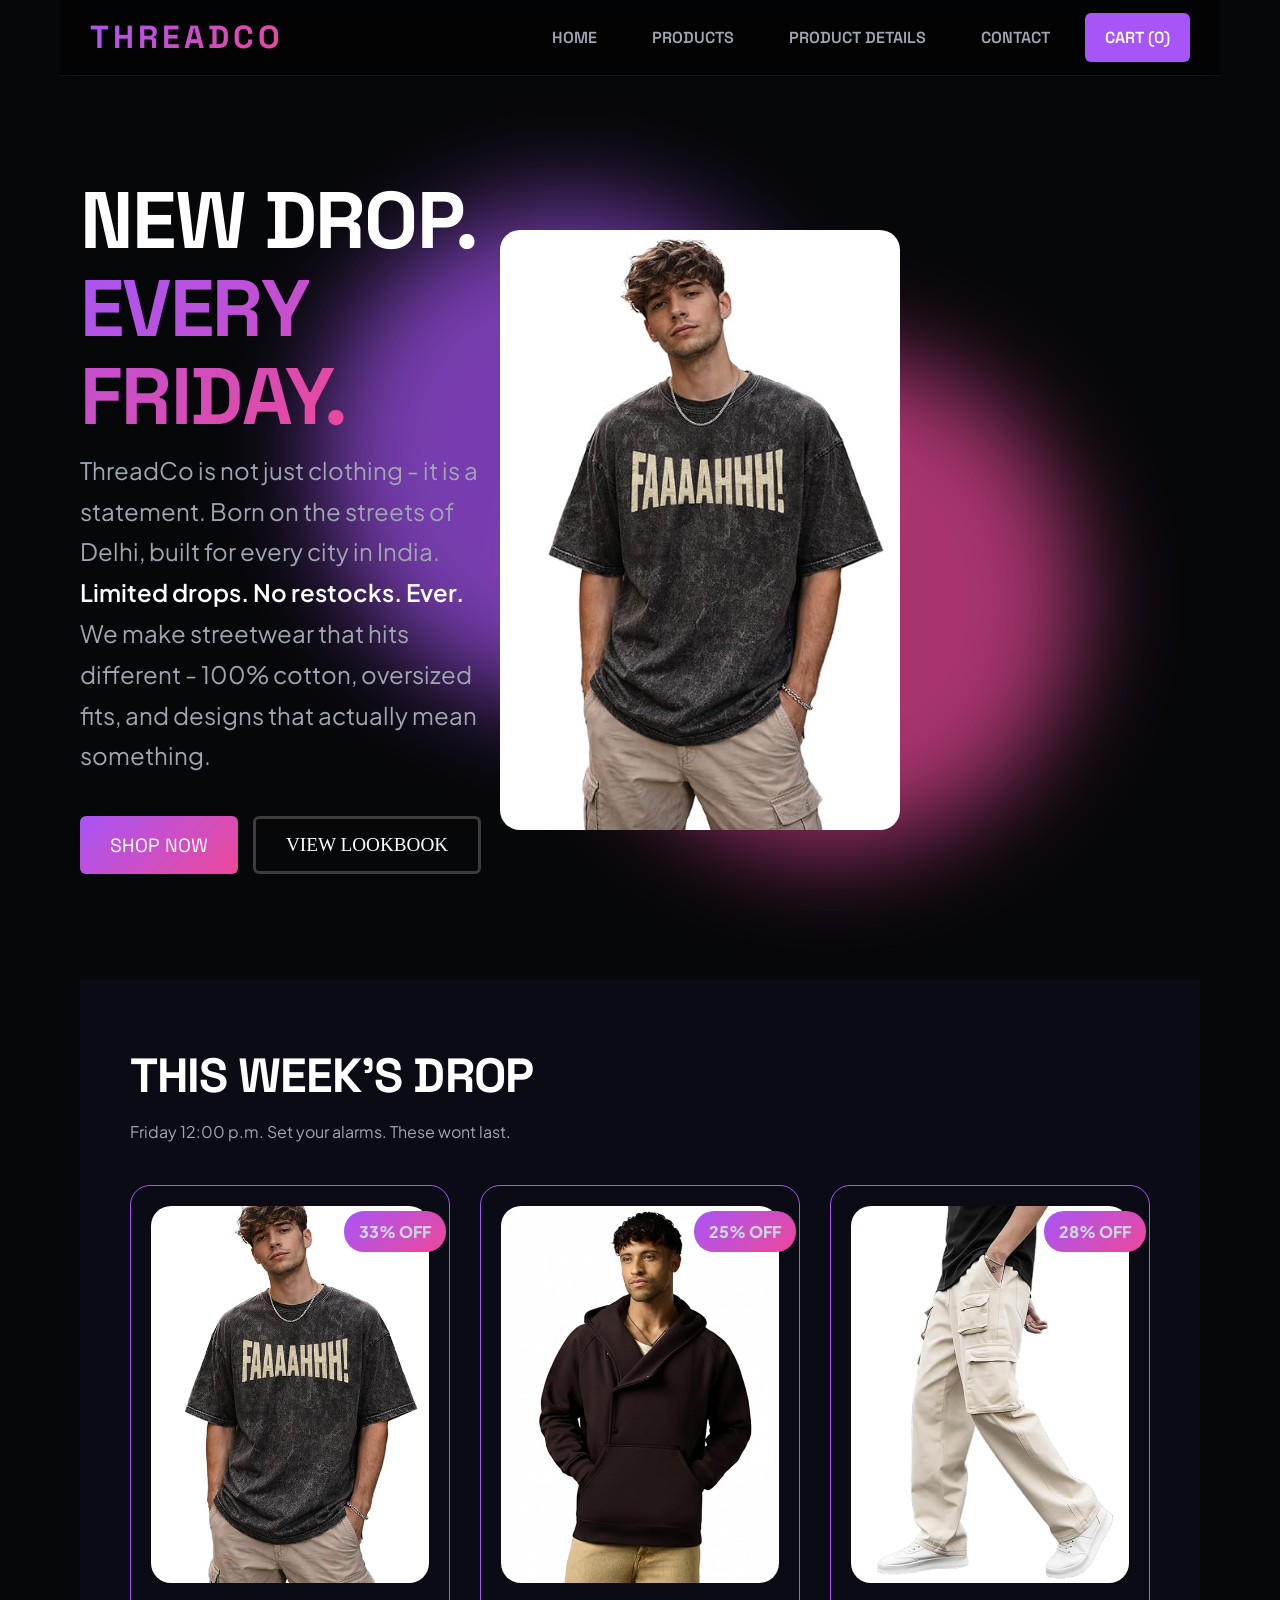
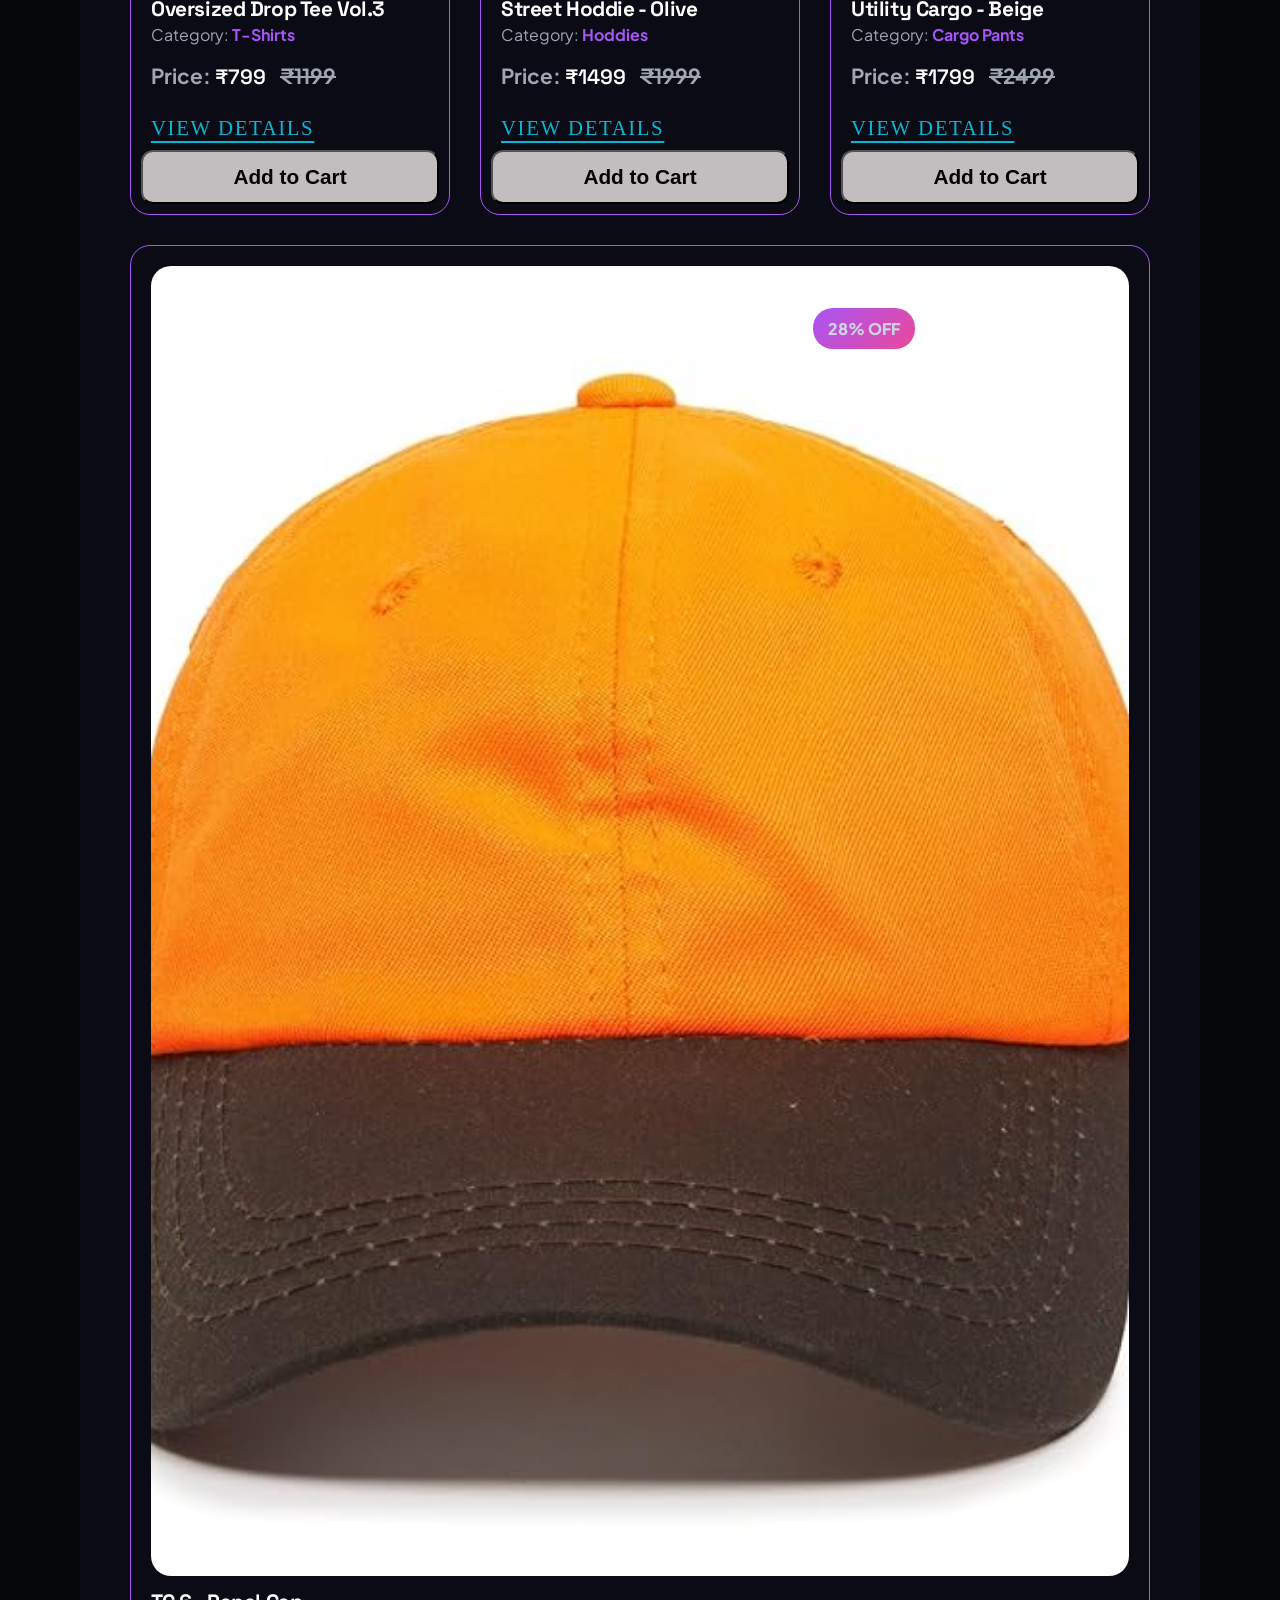
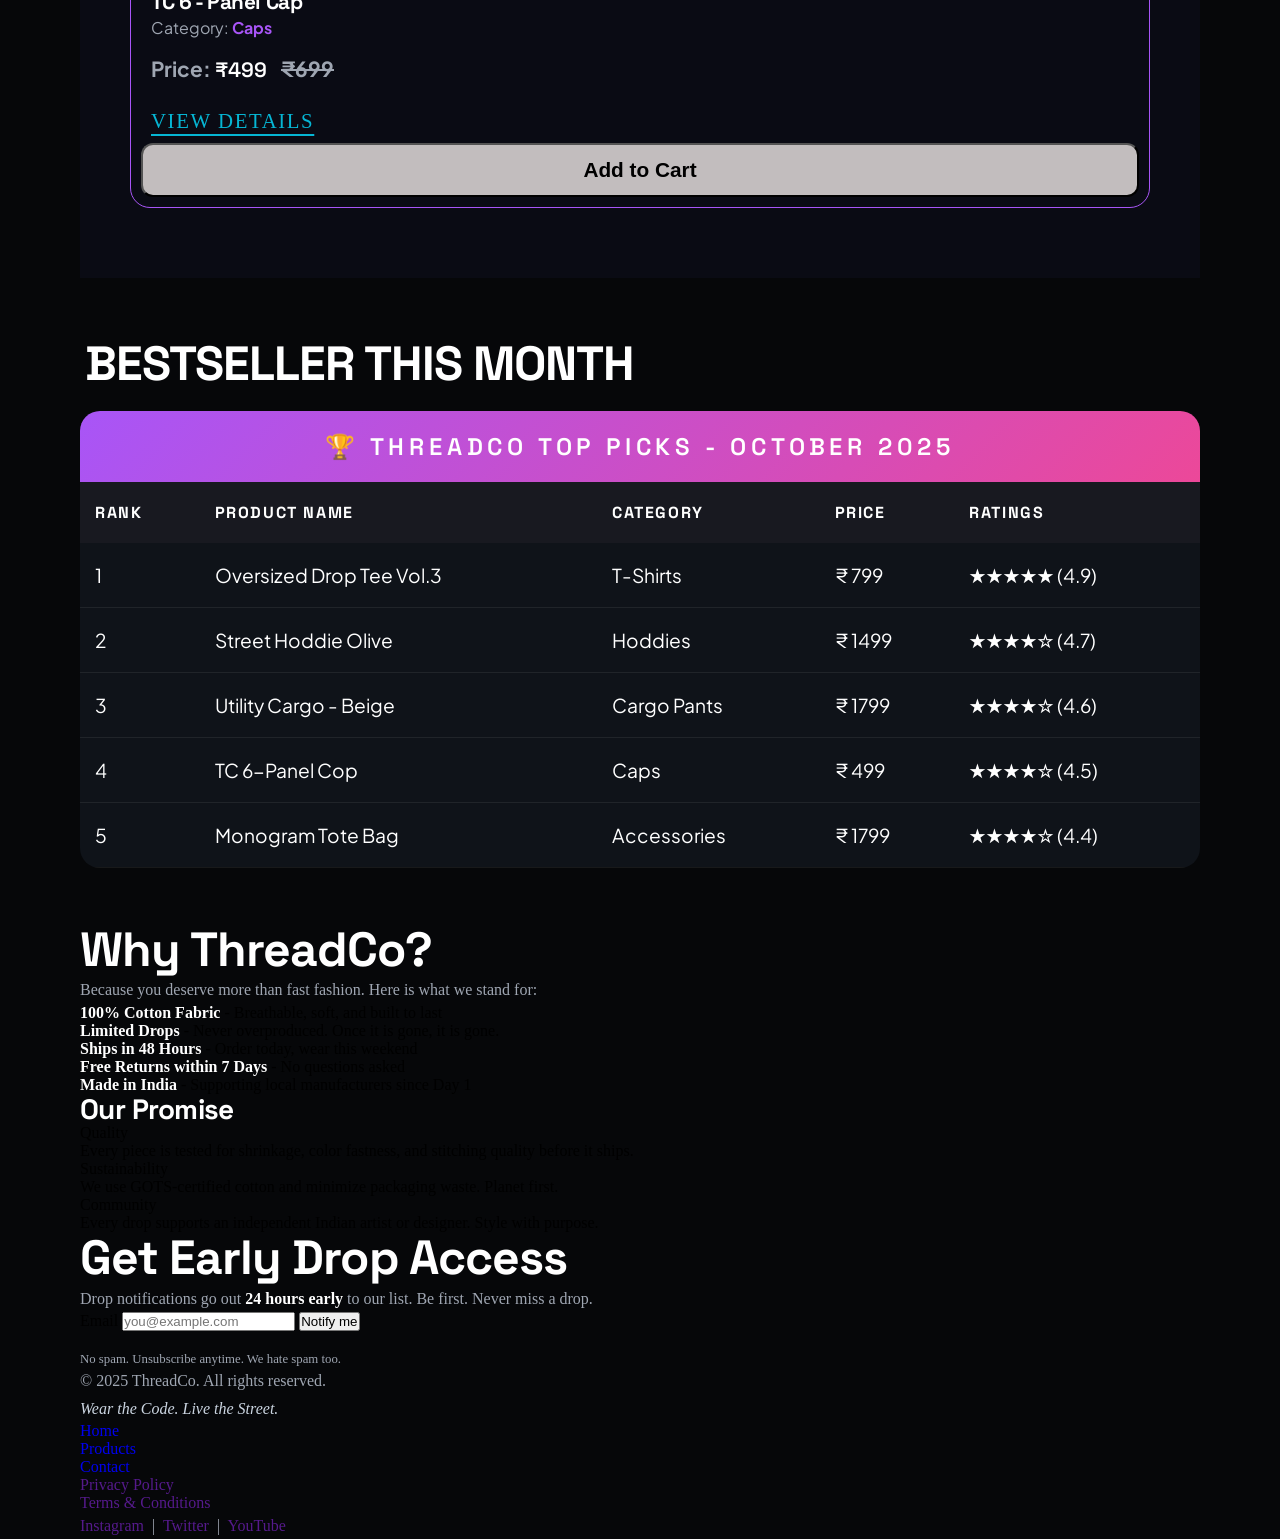
==== index.html @ 6817d3e4 "Homepage Almost Done" ====
<!DOCTYPE html>
<html lang="en">

<head>
    <meta charset="UTF-8">
    <meta name="viewport" content="width=device-width, initial-scale=1.0">
    <title>ThreadCo - Wear the Code. Live the Street</title>
    <link rel="stylesheet" href="style.css">
</head>

<body>
    <header>
        <h1>ThreadCo</h1>
        <!-- <p><em>Wear the Code. Live the Street</em></p> -->
        <nav>
            <ul>
                <li><a href="index.html">Home</a></li>
                <li><a href="product.html">Products</a></li>
                <li><a href="productDetails.html">Product Details</a></li>
                <li><a href="Contact.html">Contact</a></li>
                <li><a href="" id="cart">Cart (0)</a></li>
            </ul>
        </nav>
    </header>

    <main>
        <article>
            <section id="hero">
                <div class="left-hero">
                    <h2>New Drop. <br> <span id="design">Every Friday.</span></h2>
                    <p>ThreadCo is not just clothing - it is a statement. Born on the streets of Delhi, built for every
                        city
                        in India. <strong>Limited drops. No restocks. Ever.</strong><br> We make streetwear that hits
                        different
                        - 100% cotton, oversized fits, and designs that actually mean something.</p>

                    <p>
                    <div id="cta">
                        <a href="" id="adesign">Shop Now</a><a href="" id="adesign2">View Lookbook</a>
                    </div>
                    </p>

                </div>
                <div class="right-hero">
                    <div class="glow orb1"></div>
                    <div class="glow orb2"></div>
                    <img src="product 1.jpg" alt="">
                </div>
            </section>
        </article>

        <section id="week-drop">

            <h2>This Week's Drop</h2>
            <p>Friday 12:00 p.m. Set your alarms. These wont last.</p>

            <div class="cards">
                <article>
                    <!-- Product 1 -->
                    <figure>
                        <img src="product 1.jpg" alt="" width="300px" height="500px">
                        <figcaption>Oversized Drop Tee Vol.3</figcaption>
                    </figure>
                    
                    <h3>Oversized Drop Tee Vol.3</h3>
                    
                    <p>Category: <span>T-Shirts</span></p>
                    <p>Price: <strong>&#8377;799</strong> <s>&#8377;1199</s></p>
                    <p><mark>33% OFF</mark></p>
                    
                    <a href="">View Details</a>
                    <button type="submit">Add to Cart</button>
                </article>

                <article>
                    <!-- Product 2 -->
                    <figure>
                        <img src="product 2.jpg" alt="" width="300px" height="500px">
                        <figcaption>Street Hoddie - Olive</figcaption>
                    </figure>
                    
                    <h3>Street Hoddie - Olive</h3>
                    
                    <p>Category: <span>Hoddies</span></p>
                    <p>Price: <strong>&#8377;1499</strong> <s>&#8377;1999</s></p>
                    <p><mark>25% OFF</mark></p>
                    
                    <a href="">View Details</a>
                    <button type="submit">Add to Cart</button>
                </article>

                <article>
                    <!-- Product 3 -->
                    <figure>
                        <img src="product 3.jpg" alt="" width="300px" height="500px">
                        <figcaption>Utility Cargo - Beige</figcaption>
                    </figure>
                    
                    <h3>Utility Cargo - Beige</h3>
                    
                    <p>Category: <span>Cargo Pants</span></p>
                    <p>Price: <strong>&#8377;1799</strong> <s>&#8377;2499</s></p>
                    <p><mark>28% OFF</mark></p>
                    
                    <a href="">View Details</a>
                    <button type="submit">Add to Cart</button>
                </article>

                <article>
                    <!-- Product 5 -->
                    <figure>
                        <img src="product 4.jpg" alt="" width="400px" height="500px">
                        <figcaption>TC 6 - Panel Cap</figcaption>
                    </figure>
                    
                    <h3>TC 6 - Panel Cap</h3>
                    
                    <p>Category: <span>Caps</span></p>
                    <p>Price: <strong>&#8377;499</strong> <s>&#8377;699</s></p>
                    <p><mark>28% OFF</mark></p>
                    
                    <a href="">View Details</a>
                    <button type="submit">Add to Cart</button>
                </article>
            </div>
        </section>

        <section id="best-seller">
            <h2>Bestseller This Month</h2>
            <table>
                <tr>
                    <th colspan="5" style="text-align: center;"><strong>🏆 ThreadCo Top Picks - October 2025</strong></th>
                </tr>

                <tr>
                    <th>Rank</th>
                    <th>Product Name</th>
                    <th>Category</th>
                    <th>Price</th>
                    <th>Ratings</th>
                </tr>

                <tr>
                    <td>1</td>
                    <td>Oversized Drop Tee Vol.3</td>
                    <td>T-Shirts</td>
                    <td>&#8377 799</td>
                    <td>&#9733;&#9733;&#9733;&#9733;&#9733; (4.9)</td>
                </tr>

                <tr>
                    <td>2</td>
                    <td>Street Hoddie Olive</td>
                    <td>Hoddies</td>
                    <td>&#8377 1499</td>
                    <td>&#9733;&#9733;&#9733;&#9733;&#9734; (4.7)</td>
                </tr>

                <tr>
                    <td>3</td>
                    <td>Utility Cargo - Beige</td>
                    <td>Cargo Pants</td>
                    <td>&#8377 1799</td>
                    <td>&#9733;&#9733;&#9733;&#9733;&#9734; (4.6)</td>
                </tr>

                <tr>
                    <td>4</td>
                    <td> TC 6-Panel Cop</td>
                    <td>Caps</td>
                    <td>&#8377 499</td>
                    <td>&#9733;&#9733;&#9733;&#9733;&#9734; (4.5)</td>
                </tr>

                <tr>
                    <td>5</td>
                    <td>Monogram Tote Bag</td>
                    <td>Accessories</td>
                    <td>&#8377 1799</td>
                    <td>&#9733;&#9733;&#9733;&#9733;&#9734; (4.4)</td>
                </tr>
            </table>
        </section>

        <section>
            <article>
                <h2>Why ThreadCo?</h2>
                <p>Because you deserve more than fast fashion. Here is what we stand for:</p>
                <ul>
                    <li><strong>100% Cotton Fabric</strong> - Breathable, soft, and built to last</li>
                    <li><strong>Limited Drops</strong> - Never overproduced. Once it is gone, it is gone.</li>
                    <li><strong>Ships in 48 Hours</strong> - Order today, wear this weekend</li>
                    <li><strong>Free Returns within 7 Days</strong> - No questions asked</li>
                    <li><strong>Made in India</strong> - Supporting local manufacturers since Day 1</li>
                </ul>
                <h3>Our Promise</h3>
                <dl>
                    <dt>Quality</dt>
                    <dd>Every piece is tested for shrinkage, color fastness, and stitching quality before it ships.</dd>

                    <dt>Sustainability</dt>
                    <dd>We use GOTS-certified cotton and minimize packaging waste. Planet first.</dd>

                    <dt>Community</dt>
                    <dd>Every drop supports an independent Indian artist or designer. Style with purpose.</dd>
                </dl>
            </article>
        </section>

        <section>
            <h2>Get Early Drop Access</h2>
            <p>Drop notifications go out <strong>24 hours early</strong> to our list. Be first. Never miss a drop.</p>

            <label for="email">Email</label>
            <input type="email" id="email" placeholder="you@example.com">
            <button type="submit">Notify me</button>
            <br><br>
            <small>No spam. Unsubscribe anytime. We hate spam too.</small>

        </section>
    </main>

    <footer>
        <p>&copy; 2025 ThreadCo. All rights reserved.</p>
        <p><em>Wear the Code. Live the Street.</em></p>
        <nav>
            <ul>
                <li><a href="index.html">Home</a></li>
                <li><a href="product.html">Products</a></li>
                <li><a href="Contact.html">Contact</a></li>
                <li><a href="">Privacy Policy</a></li>
                <li><a href="">Terms & Conditions</a></li>
            </ul>

        </nav>

        <p><a href="">Instagram</a>&nbsp; |&nbsp; <a href="">Twitter</a>&nbsp; |&nbsp; <a href="">YouTube</a></p>

    </footer>
</body>

</html>
---- style.css ----
@import url('https://fonts.googleapis.com/css2?family=Plus+Jakarta+Sans:wght@300;400;500;600;700;800&family=Space+Grotesk:wght@400;500;600;700;800&display=swap');

* {
    padding: 0;
    margin: 0;
    box-sizing: border-box;

}

:root {
    /* Brand Theme Colors */
    --color-primary: #a855f7;
    --color-primary-glow: rgba(168, 85, 247, 0.25);
    --color-secondary: #ec4899;
    --color-secondary-glow: rgba(236, 72, 153, 0.25);
    --color-accent: #06b6d4;


    /* Base & Layout Backgrounds */
    --color-bg-base: #060709;
    --color-bg-section: #0c0d14;
    --color-bg-footer: #161922;
    --color-surface: #11131a;
    --color-surface-muted: #1e212f;


    /* Borders */
    --color-border: rgba(255, 255, 255, 0.07);


    /* Typography Text Colors */
    --white: #ffffff;
    --color-text-body: #cbd5e1;
    --color-text-muted: #9fa6b2;
    --font-display: 'Space Grotesk', sans-serif;
    --font-body: 'Plus Jakarta Sans', sans-serif;
    --radius-sm: 6px;
    --radius-md: 12px;
    --radius-lg: 20px;
    --shadow-sm: 0 4px 12px rgba(0, 0, 0, 0.5);
    --shadow-md: 0 12px 36px rgba(0, 0, 0, 0.7);
    --shadow-lg: 0 24px 64px rgba(0, 0, 0, 0.9);
    --gradient-accent: linear-gradient(135deg, var(--color-primary) 0%, var(--color-secondary) 100%);
    --gradient-secondary: linear-gradient(135deg, var(--color-accent) 0%, #3b82f6 100%);
}

html {
    font-size: 16px;
}

h1,
h2,
h3,
h4,
h5,
h6 {
    font-family: var(--font-display);
    font-weight: 700;
    line-height: 1.1;
    letter-spacing: -0.02em;
    color: var(--white);
}


h1 {
    font-size: clamp(2.4rem, 6vw, 5rem);
}

h2 {
    font-size: clamp(1.8rem, 4vw, 3rem);
}

h3 {
    font-size: clamp(1.2rem, 2.5vw, 1.75rem);
}

h4 {
    font-size: 1.125rem;
    font-weight: 600;
}

p {
    font-size: 1rem;
    line-height: 1.7;
    color: var(--color-text-muted);
}


small {
    font-size: 0.8rem;
    color: var(--color-text-muted);
}

strong {
    color: var(--white);
    font-weight: 600;
}

em {
    color: var(--color-text-body);
}

ul {
    list-style: none;
}

a {
    text-decoration: none;
}

body {
    background-color: var(--color-bg-base);
    padding: 0 80px;
}

header {
    z-index: 1000;
    position: fixed;
    background-color: rgba(0, 0, 0, 0.5);
    display: flex;
    left: 60px;
    right: 60px;
    border-bottom: 1px solid var(--color-border);
    justify-content: space-between;
    align-items: center;
    padding: 20px 30px;
    text-transform: uppercase;
    backdrop-filter: blur(10px);

}

header nav ul {
    display: flex;
    gap: 15px;
}

header h1 {
    font-size: 2rem;
    letter-spacing: 0.25rem;
    background: var(--gradient-accent);
    background-clip: text;
    color: transparent;
}

header nav a {
    text-wrap: nowrap;
    font-family: var(--font-display);
    color: var(--color-text-muted);
    padding: 14px 20px;
    border-radius: var(--radius-sm);
    font-weight: 600;
}

header nav a:hover {
    background-color: rgba(36, 35, 35, 0.628);
    color: var(--white);
}

#cart {
    background-color: var(--color-primary);
    color: var(--white);
}

#cart:hover {
    background-color: var(--color-secondary);
    color: var(--white);
}

main {
    padding-top: 80px;

}

#hero {
    height: 100vh;
    display: flex;
    justify-content: space-between;
    align-items: center;
}

.left-hero {
    max-width: 690px;
    display: flex;
    flex-direction: column;
    gap: 10px;

}

.left-hero h2 {
    font-size: 5rem;
    text-transform: uppercase;
}

#design {
    background: var(--gradient-accent);
    background-clip: text;
    color: transparent;
}

#hero p {
    font-size: 1.5rem;
    font-family: var(--font-body);
}

#cta {
    display: flex;
    gap: 15px;
    font-size: 1.2rem;
}

#cta a {
    /* border: 2px solid wheat; */
    padding: 15px 30px;
    margin-top: 20px;
    border-radius: var(--radius-sm);
    text-transform: uppercase;
    color: var(--white);
    font-weight: 700px;
}

#adesign {
    background: var(--gradient-accent);
    color: var(--white);
    font-family: var(--font-display);
    display: flex;
    align-items: center;
}

#adesign2 {
    border: 3px solid rgba(66, 64, 64, 0.926);
}

#adesign:hover {
    background-color: var(--color-primary);
    box-shadow: 0 15px 30px var(--color-primary-glow);
    text-shadow: 0 2px 10px var(--white);
}

#adesign2:hover {
    border: 3px solid var(--white);
    background: rgba(71, 63, 63, 0.646);
}

.right-hero {
    display: flex;
    justify-content: center;
    align-items: center;
    margin-right: 300px;
    position: relative;
}

.right-hero img {
    height: 600px;
    width: 400px;
    object-fit: cover;
    border-radius: var(--radius-lg);
    position: relative;
    /* z-index: -1; */
}

.glow {
    width: 500px;
    height: 500px;
    border-radius: 50%;
    position: absolute;
    z-index: -1;
    filter: blur(50px);
    opacity: .7;
}

.orb1 {
    background-color: var(--color-primary);
    top: -25px;
    right: 20%;
}

.orb2 {
    background-color: var(--color-secondary);
    bottom: -20px;
    left: 20%;
}

#week-drop {
    background-color: #0A0B14;
    padding: 70px 50px;
}

#week-drop h2 {
    text-transform: uppercase;
    /* padding-bottom: 10px; */
}

#week-drop > p {
    margin: 15px 0;
    font-family: var(--font-body);
}

.cards{
    display: flex;
    flex-wrap: wrap;
    gap: 30px;
    margin-top: 40px;
}

.cards article{
    flex: 1 1 260px;
    display: flex;
    overflow: hidden;
    flex-direction: column;
    padding: 10px;
    border: 1px solid var(--color-primary);
    border-radius: var(--radius-lg);
}

.cards article:hover{
    border: 1px solid var(--color-primary-glow);
    box-shadow: 0 15px 30px var(--color-primary-glow);;
}

figcaption{
    display: none;
}

figure{
    overflow: hidden;
    aspect-ratio: 3/4;
    padding: 10px;
}

figure img{
    width: 100%;
    height: 100%;
    object-fit: cover;
    border-radius: var(--radius-lg);
}

article{
    position: relative;
}

.cards article h3{
    padding: 5px 10px 0;
    font-size: 1.3rem;
}

.cards article p:first-of-type{
    font-size: 1rem;
    padding: 0px 10px;
    font-family: var(--font-body);
}

.cards article p span{
    color: var(--color-primary);
    font-weight: 700;
}

.cards article p:nth-of-type(2){
    font-family: var(--font-body);
    font-size: 1.3rem;
    font-weight: 700;
    padding: 10px 10px;
}

.cards article p:nth-of-type(2) strong{
    font-family: var(--font-display);
}


.cards article p:nth-of-type(2) s{
    margin-left: 10px;
}


.cards article a{
    padding: 10px 10px;
    font-size: 1.3rem;
    color: var(--color-accent);
    text-decoration: underline;
    text-underline-offset: 6px;
    text-transform: uppercase;
    letter-spacing: 0.1rem;
}

.cards article a:hover{
    color: var(--color-secondary);
}

.cards article button{
    padding: 13px 13px 13px 13px;
    font-size: 1.3rem;
    font-weight: 770;
    border-radius: var(--radius-md);
    background: rgba(231, 225, 225, 0.831);
}

.cards article button:hover{
    background-color: var(--color-primary);
    text-shadow: 0 5px 10px var(--white);
    cursor: pointer;
    
}

.cards article p:nth-of-type(3) mark{
    background: var(--gradient-accent);
    border-radius: var(--radius-lg);
    padding: 7px 15px;
    color: var(--color-text-body);
    font-weight: 800;
    text-transform: uppercase;
    font-family: var(--font-body);
    position: absolute;
    top: 4%;
    left: 67%;
}

#best-seller h2{
    padding: 60px 5px 20px;
    text-transform: uppercase;
}

#best-seller table{
    margin-bottom: 5%;
    width: 100%;
    color: var(--white);
    border-radius: var(--radius-lg);
    overflow: hidden;
    border-collapse: collapse;
    
}

#best-seller th[colspan="5"]{
    padding: 20px;
    font-size: 1.5rem;
    text-transform: uppercase;
    font-family: var(--font-display);
    letter-spacing: 0.2em;
    background: var(--gradient-accent);
    text-align: center;
}

#best-seller th{
    padding: 20px 15px;
    text-align: left;
    text-transform: uppercase;
    letter-spacing: 0.1em;
    font-family: var(--font-display);
    background-color: #181920;
}

#best-seller td{
    padding: 20px 15px;
    text-align: left;
    font-family: var(--font-body);
    font-size: 1.2rem;
    background-color: #0F1319;
    border-bottom: solid 1px var(--color-border);
}

#best-seller tr:hover td{
    background-color: #181920;
}

#best-seller tr td:first-of-type:hover{
    color: var(--color-secondary);
}
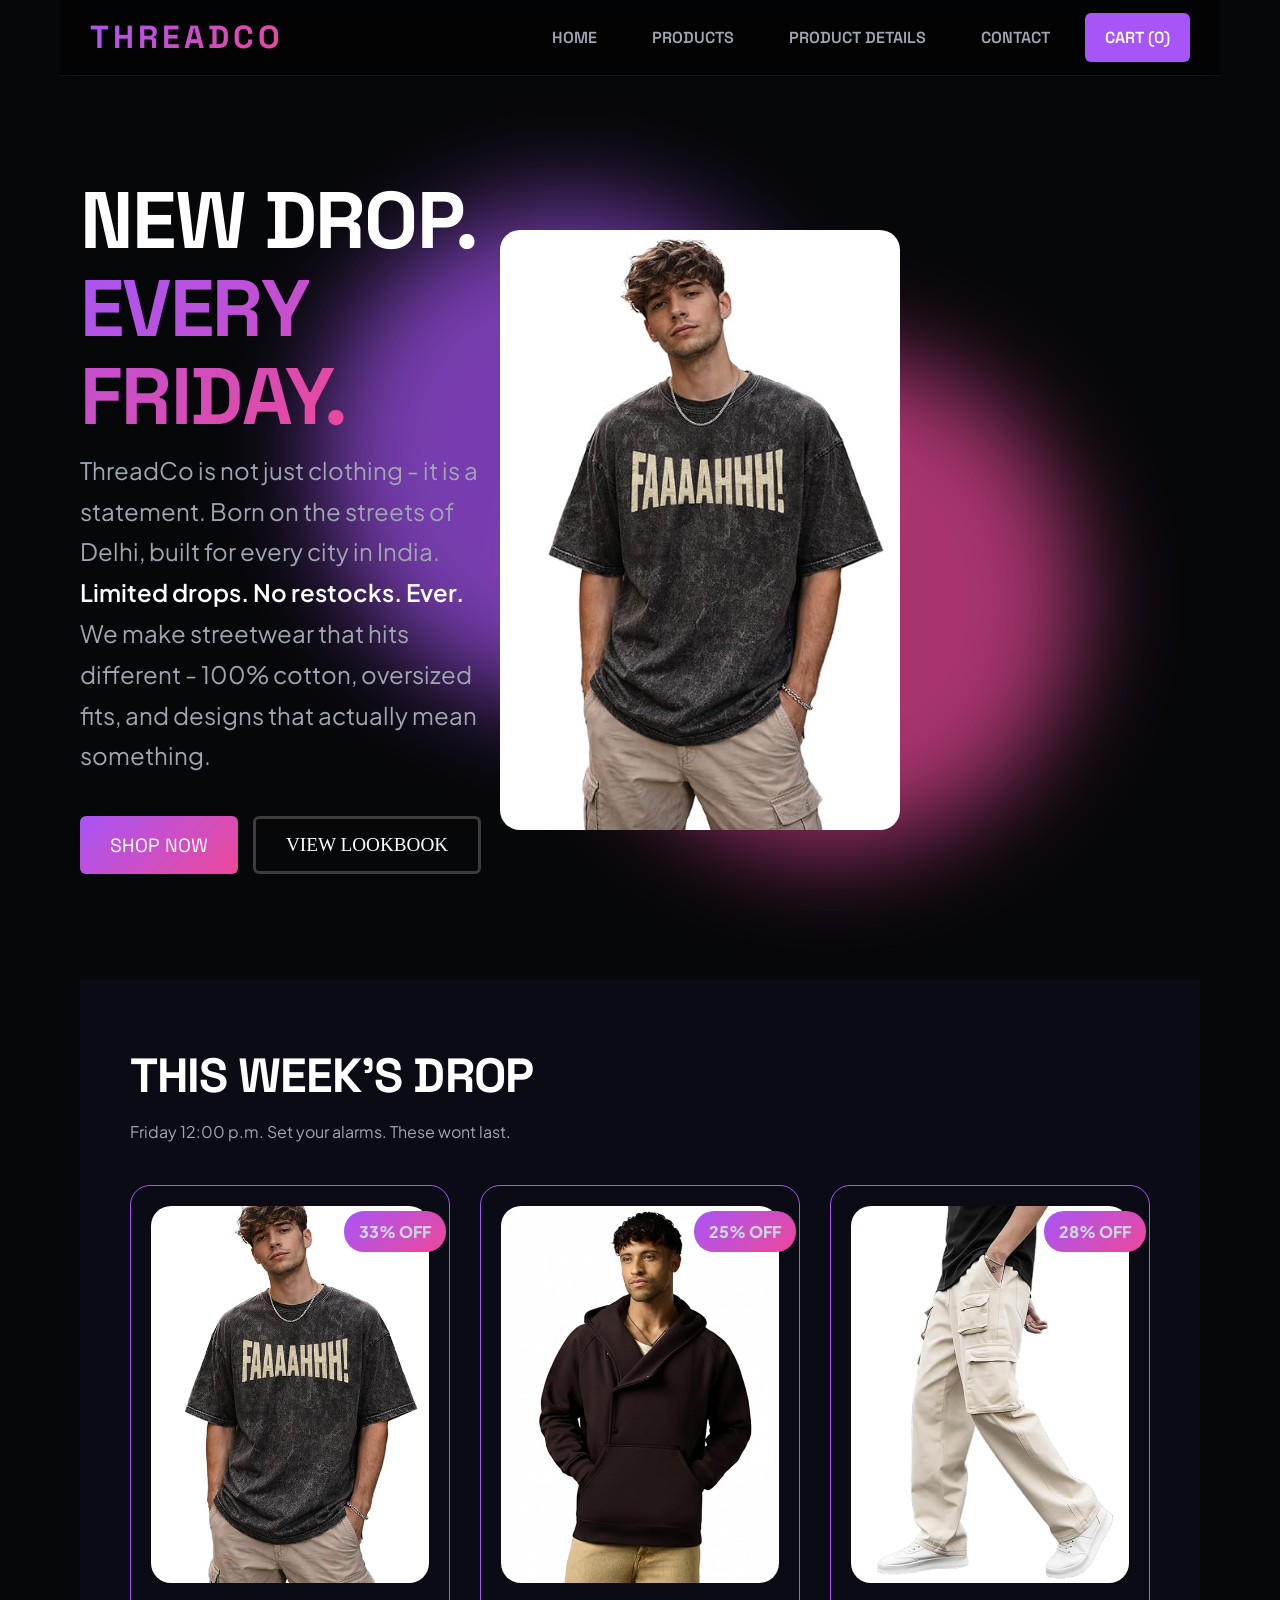
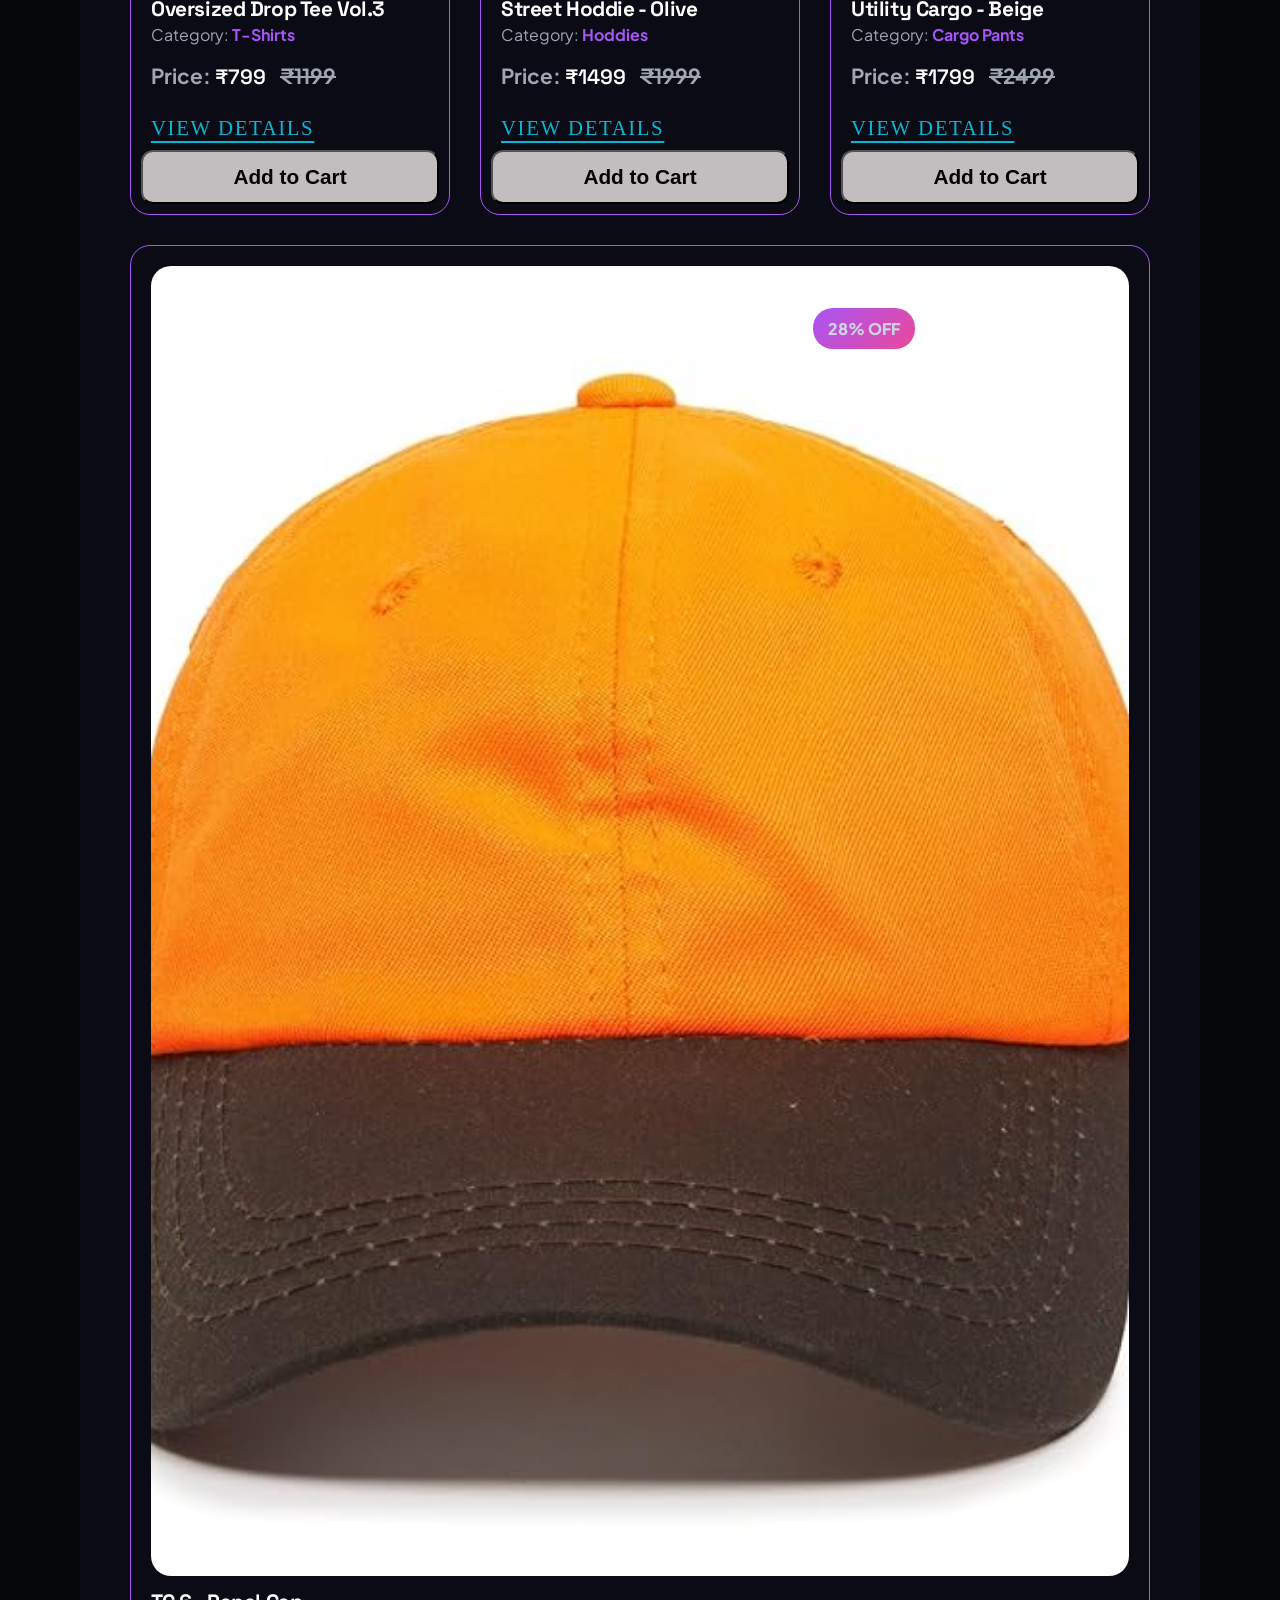
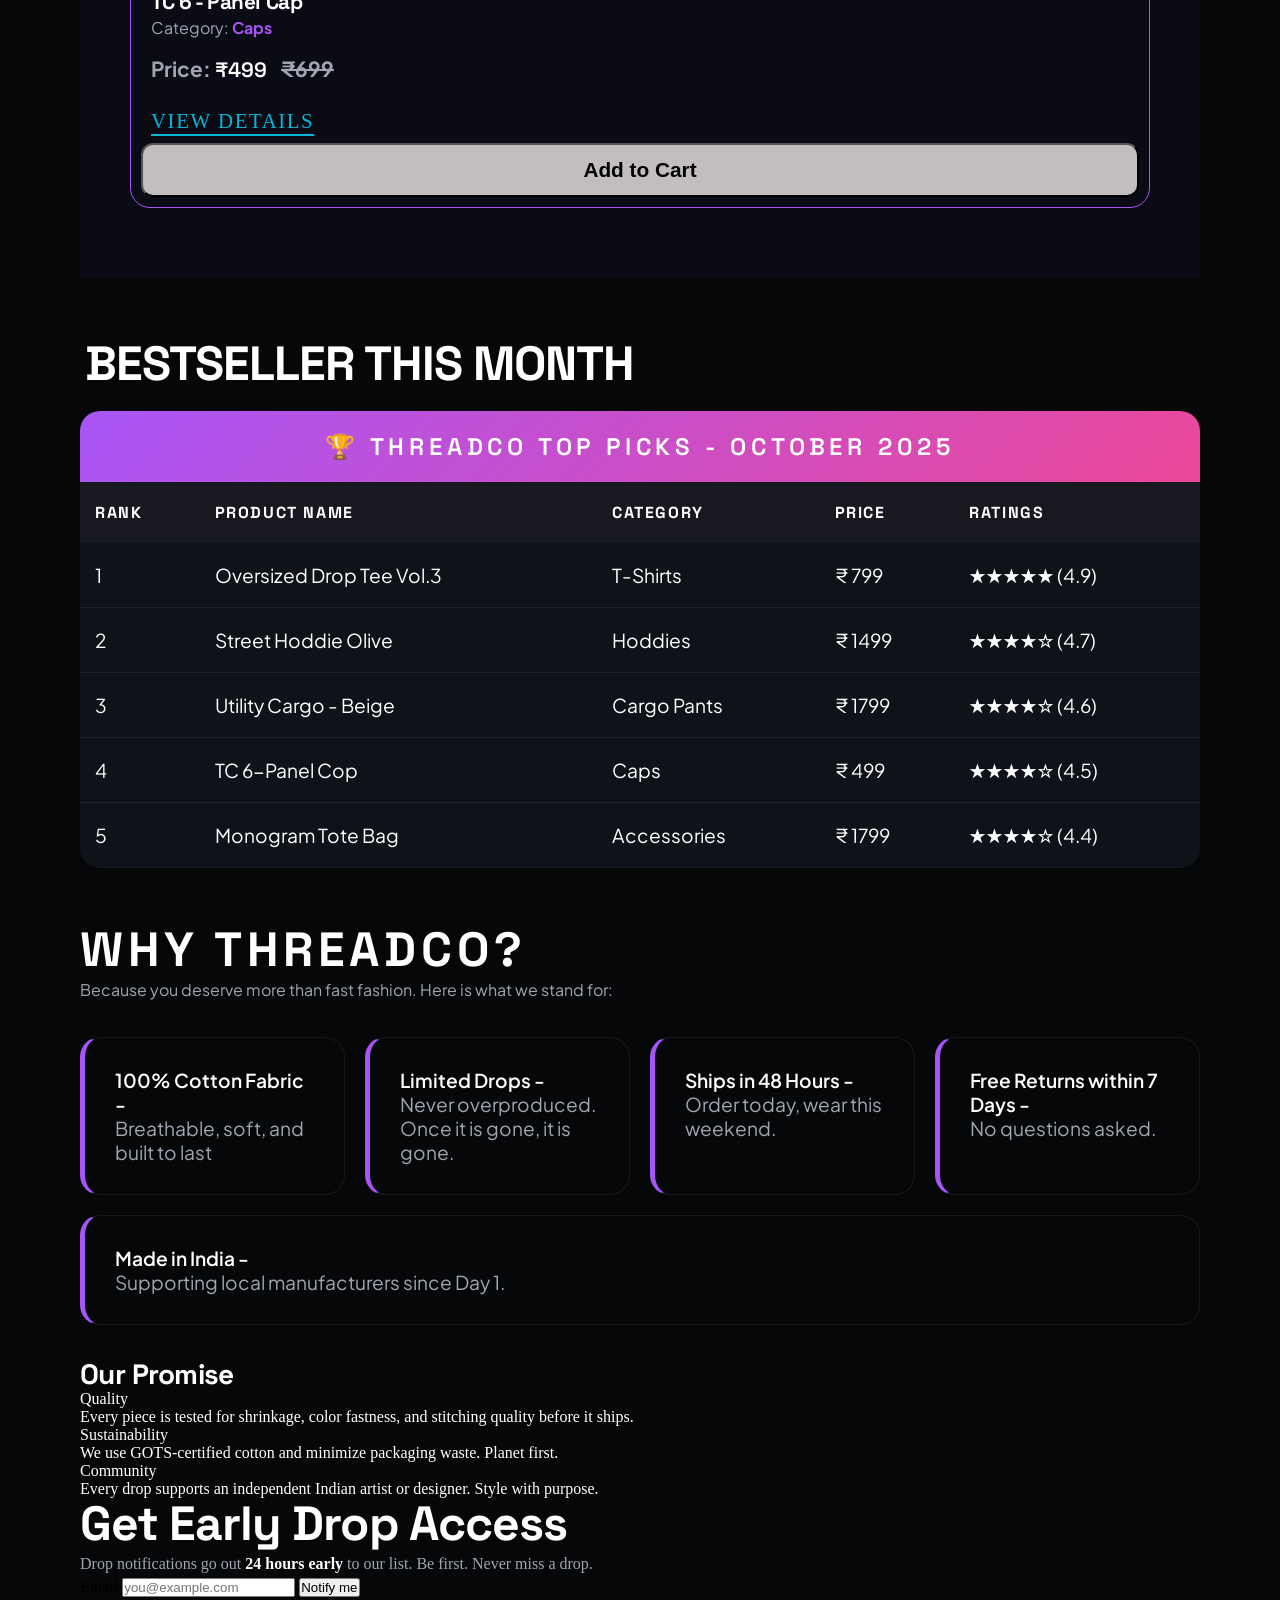
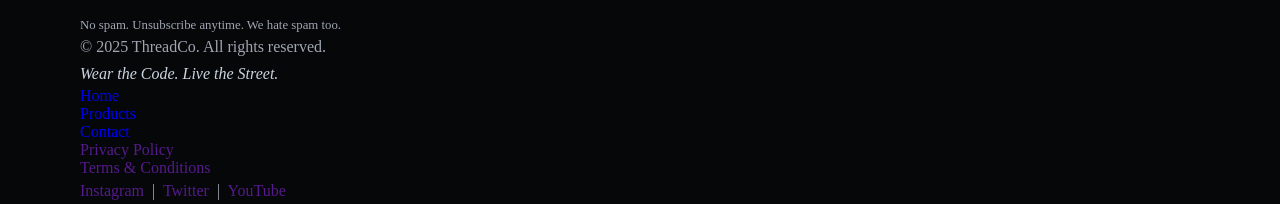
==== commit 34c5c42f: "Made More Changes in Homepage" ====
--- a/index.html
+++ b/index.html
@@ -182,16 +182,16 @@
             </table>
         </section>
 
-        <section>
+        <section id="why-threadco">
             <article>
                 <h2>Why ThreadCo?</h2>
                 <p>Because you deserve more than fast fashion. Here is what we stand for:</p>
                 <ul>
-                    <li><strong>100% Cotton Fabric</strong> - Breathable, soft, and built to last</li>
-                    <li><strong>Limited Drops</strong> - Never overproduced. Once it is gone, it is gone.</li>
-                    <li><strong>Ships in 48 Hours</strong> - Order today, wear this weekend</li>
-                    <li><strong>Free Returns within 7 Days</strong> - No questions asked</li>
-                    <li><strong>Made in India</strong> - Supporting local manufacturers since Day 1</li>
+                    <li><strong>100% Cotton Fabric - <br></strong><span>Breathable, soft, and built to last</span></li>
+                    <li><strong>Limited Drops - <br></strong><span>Never overproduced. Once it is gone, it is gone.</span></li>
+                    <li><strong>Ships in 48 Hours - <br></strong><span>Order today, wear this weekend.</span></li>
+                    <li><strong>Free Returns within 7 Days - <br></strong><span>No questions asked.</span></li>
+                    <li><strong>Made in India - <br></strong><span>Supporting local manufacturers since Day 1.</span></li>
                 </ul>
                 <h3>Our Promise</h3>
                 <dl>
--- a/style.css
+++ b/style.css
@@ -462,4 +462,47 @@
 
 #best-seller tr td:first-of-type:hover{
     color: var(--color-secondary);
+}
+
+#why-threadco{
+    color: var(--white);
+}
+
+#why-threadco h2{
+    text-transform: uppercase;
+    font-family: var(--font-display);
+    letter-spacing: 0.1em
+}
+
+#why-threadco p{
+    font-family: var(--font-body);
+    margin-bottom: 3%;
+}
+
+#why-threadco ul{
+    margin-top: 2%;
+    display: flex;
+    flex-wrap: wrap;
+    gap: 20px;
+    margin-bottom: 3%;
+}
+
+#why-threadco ul li{
+    padding: 30px;
+    flex: 1 1 240px;
+    font-family: var(--font-body);
+    font-size: 1.2rem;
+    border-radius: var(--radius-lg);
+    border-left: 5px solid var(--color-primary);
+    border-top: 1px solid var(--color-border);
+    border-bottom: 1px solid var(--color-border);
+    border-right: 1px solid var(--color-border);
+}
+
+#why-threadco ul li:hover{
+    border-left: 5px solid var(--color-secondary);
+}
+
+#why-threadco ul li span{
+    color: var(--color-text-muted);
 }
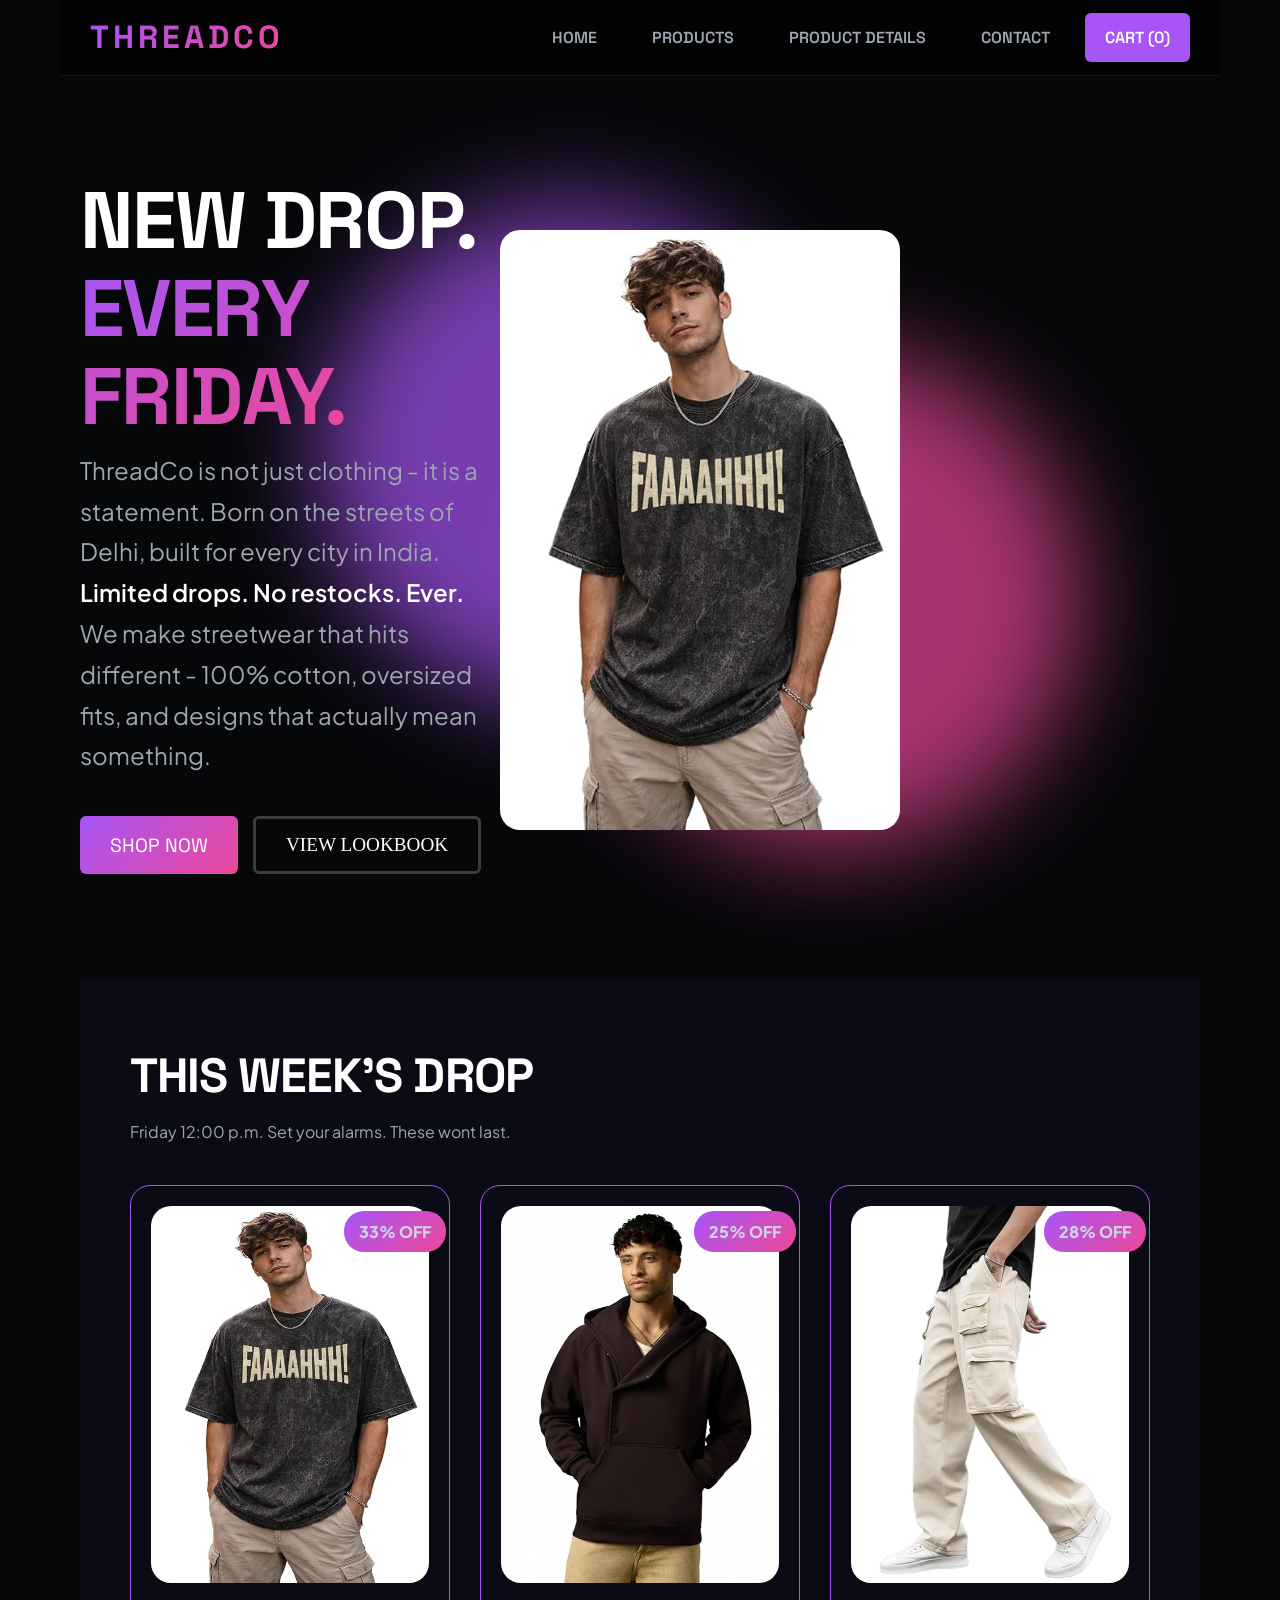
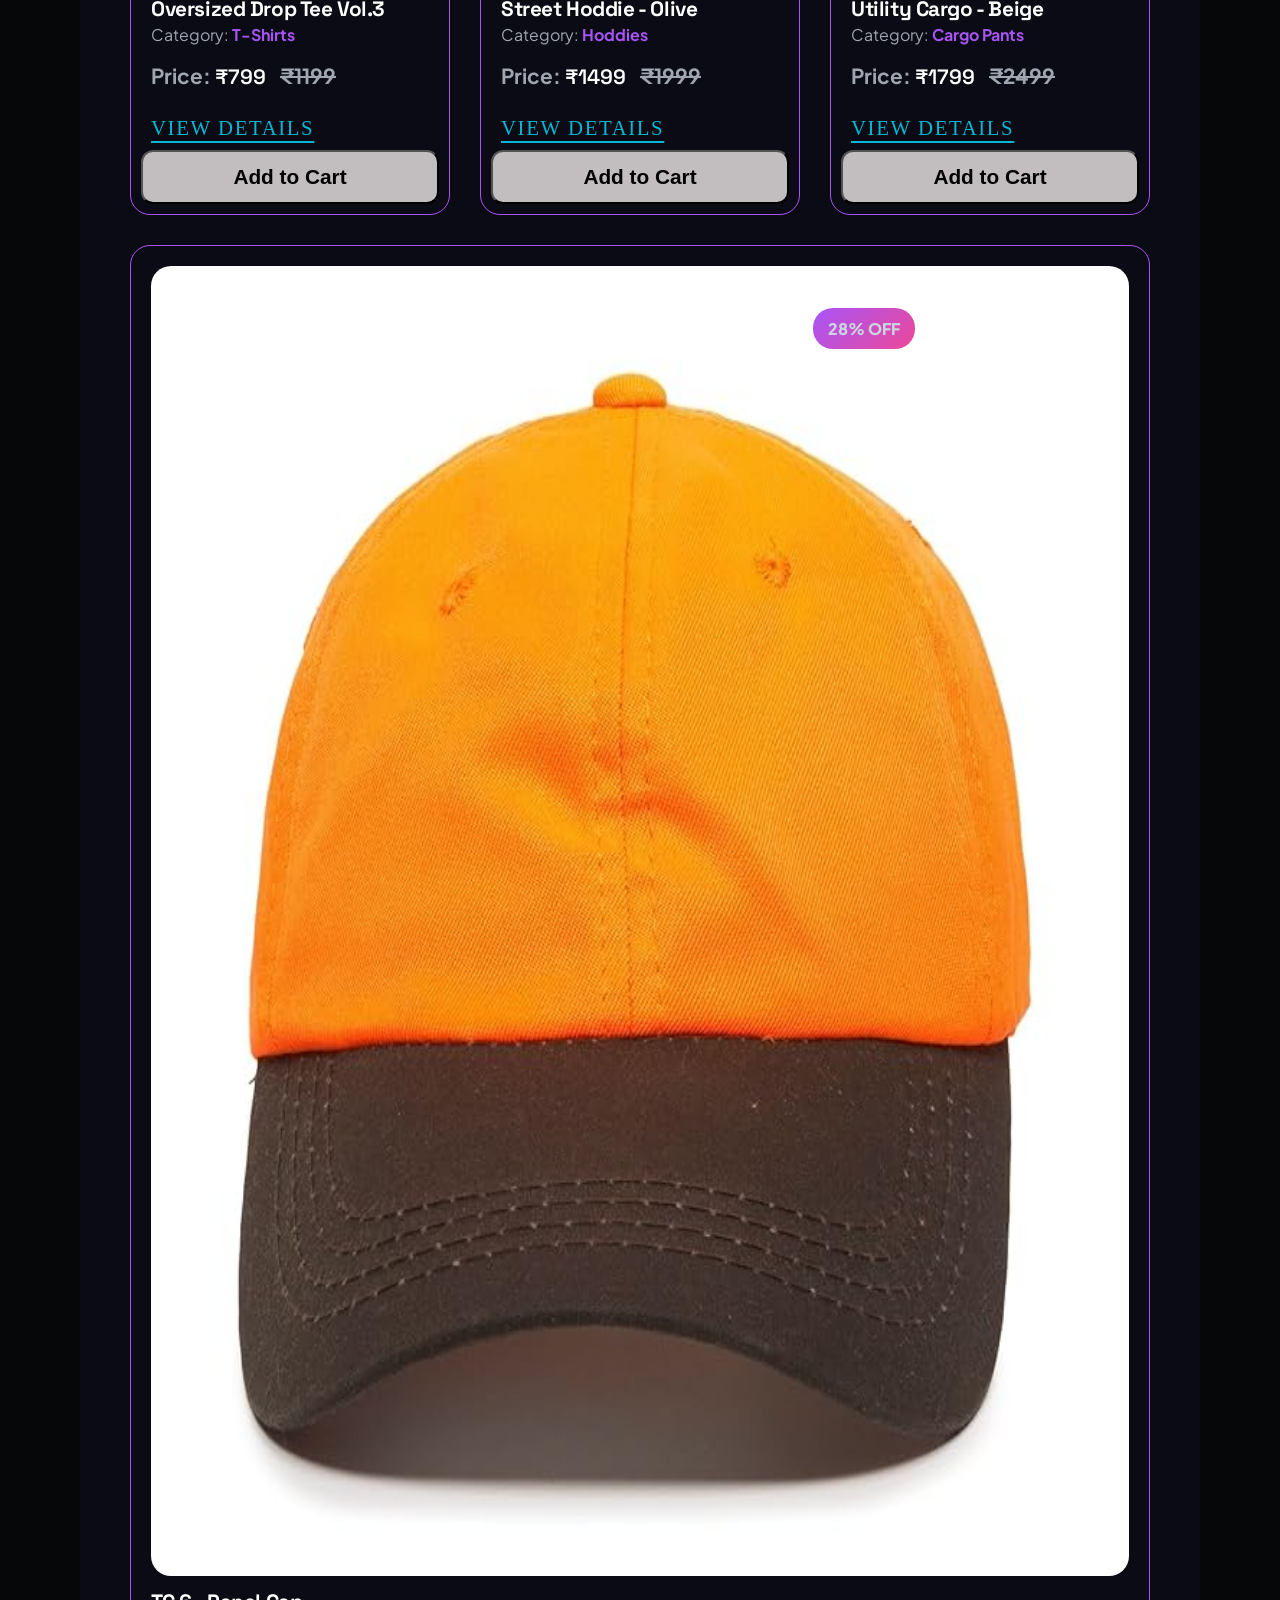
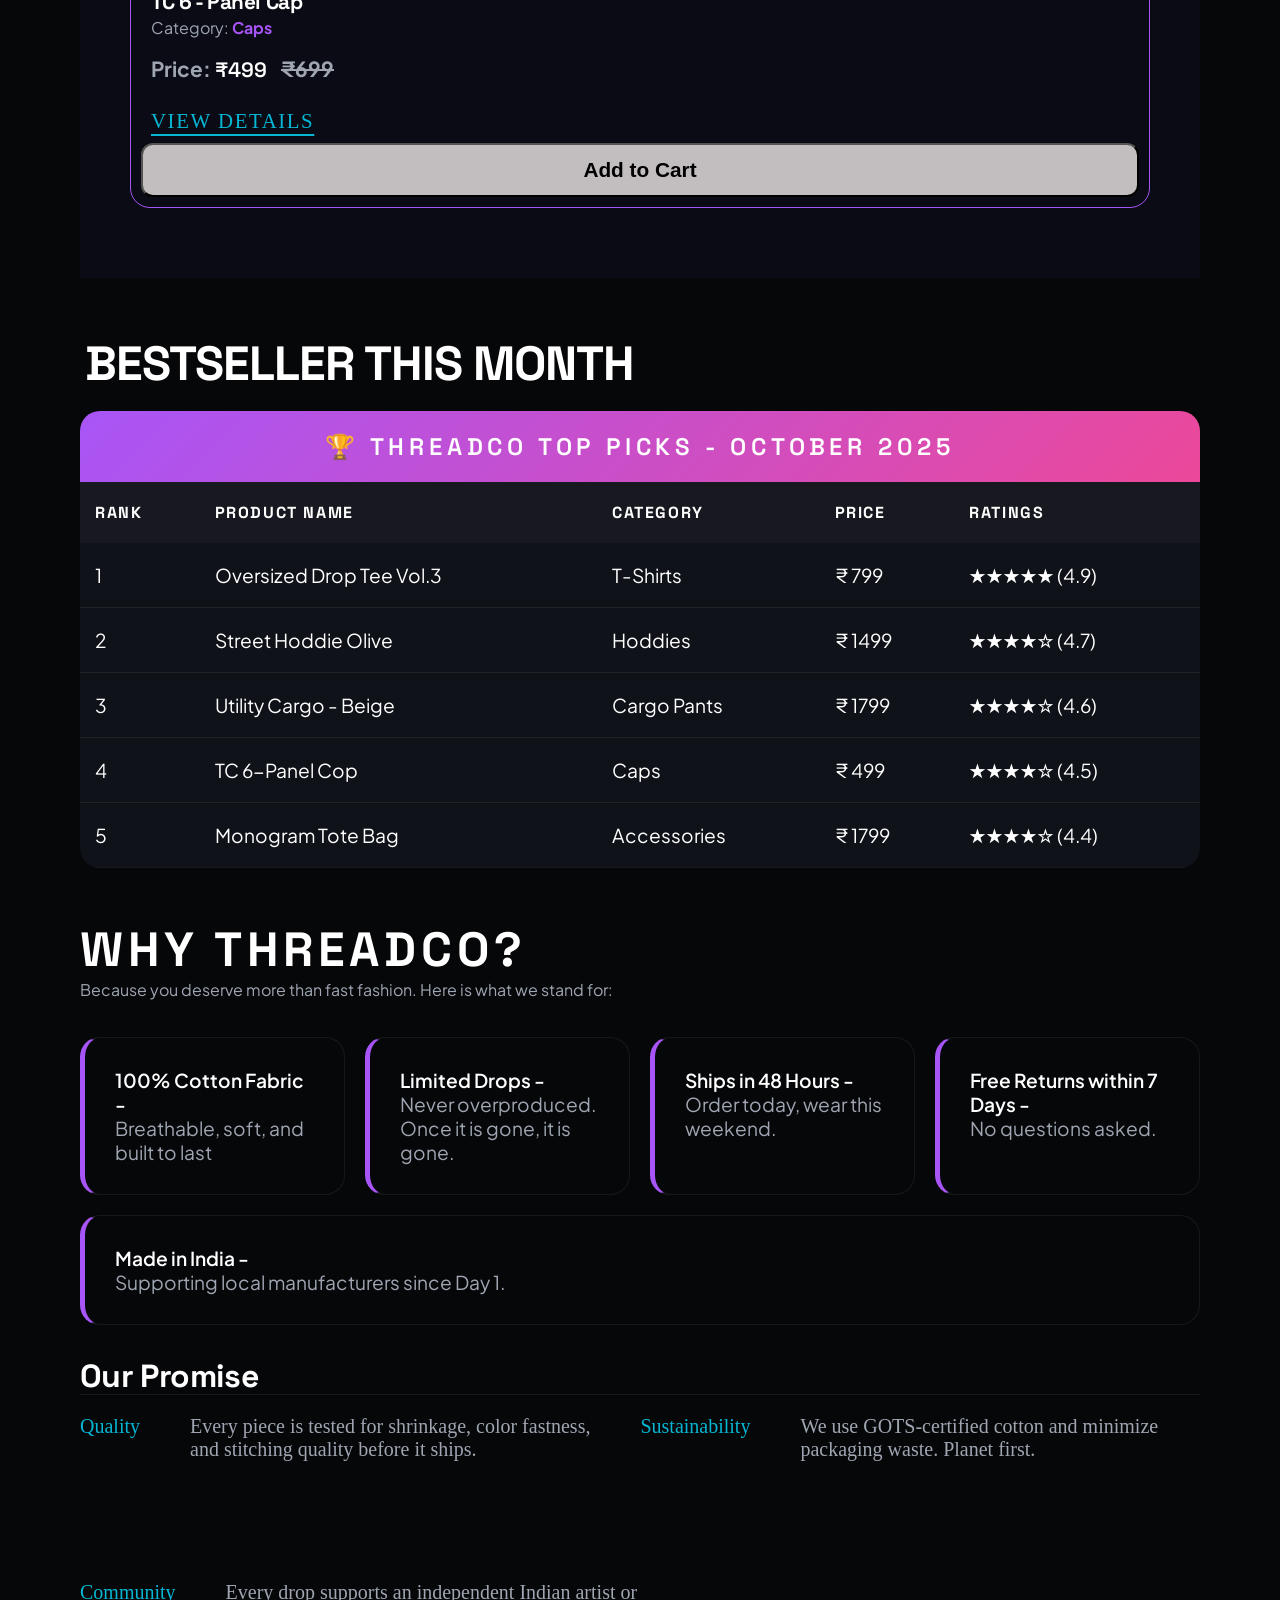
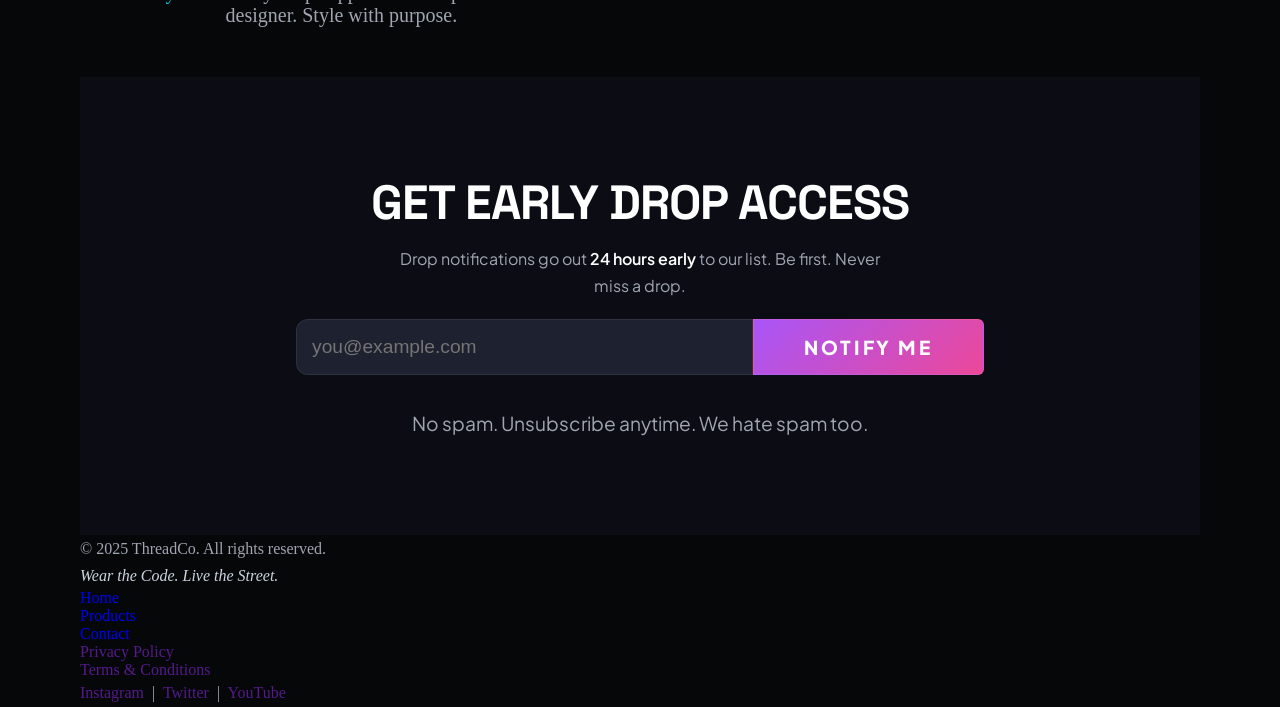
==== commit 4794dea2: "Completed Last main section" ====
--- a/index.html
+++ b/index.html
@@ -61,13 +61,13 @@
                         <img src="product 1.jpg" alt="" width="300px" height="500px">
                         <figcaption>Oversized Drop Tee Vol.3</figcaption>
                     </figure>
-                    
+
                     <h3>Oversized Drop Tee Vol.3</h3>
-                    
+
                     <p>Category: <span>T-Shirts</span></p>
                     <p>Price: <strong>&#8377;799</strong> <s>&#8377;1199</s></p>
                     <p><mark>33% OFF</mark></p>
-                    
+
                     <a href="">View Details</a>
                     <button type="submit">Add to Cart</button>
                 </article>
@@ -78,13 +78,13 @@
                         <img src="product 2.jpg" alt="" width="300px" height="500px">
                         <figcaption>Street Hoddie - Olive</figcaption>
                     </figure>
-                    
+
                     <h3>Street Hoddie - Olive</h3>
-                    
+
                     <p>Category: <span>Hoddies</span></p>
                     <p>Price: <strong>&#8377;1499</strong> <s>&#8377;1999</s></p>
                     <p><mark>25% OFF</mark></p>
-                    
+
                     <a href="">View Details</a>
                     <button type="submit">Add to Cart</button>
                 </article>
@@ -95,13 +95,13 @@
                         <img src="product 3.jpg" alt="" width="300px" height="500px">
                         <figcaption>Utility Cargo - Beige</figcaption>
                     </figure>
-                    
+
                     <h3>Utility Cargo - Beige</h3>
-                    
+
                     <p>Category: <span>Cargo Pants</span></p>
                     <p>Price: <strong>&#8377;1799</strong> <s>&#8377;2499</s></p>
                     <p><mark>28% OFF</mark></p>
-                    
+
                     <a href="">View Details</a>
                     <button type="submit">Add to Cart</button>
                 </article>
@@ -112,13 +112,13 @@
                         <img src="product 4.jpg" alt="" width="400px" height="500px">
                         <figcaption>TC 6 - Panel Cap</figcaption>
                     </figure>
-                    
+
                     <h3>TC 6 - Panel Cap</h3>
-                    
+
                     <p>Category: <span>Caps</span></p>
                     <p>Price: <strong>&#8377;499</strong> <s>&#8377;699</s></p>
                     <p><mark>28% OFF</mark></p>
-                    
+
                     <a href="">View Details</a>
                     <button type="submit">Add to Cart</button>
                 </article>
@@ -129,7 +129,8 @@
             <h2>Bestseller This Month</h2>
             <table>
                 <tr>
-                    <th colspan="5" style="text-align: center;"><strong>🏆 ThreadCo Top Picks - October 2025</strong></th>
+                    <th colspan="5" style="text-align: center;"><strong>🏆 ThreadCo Top Picks - October 2025</strong>
+                    </th>
                 </tr>
 
                 <tr>
@@ -188,32 +189,47 @@
                 <p>Because you deserve more than fast fashion. Here is what we stand for:</p>
                 <ul>
                     <li><strong>100% Cotton Fabric - <br></strong><span>Breathable, soft, and built to last</span></li>
-                    <li><strong>Limited Drops - <br></strong><span>Never overproduced. Once it is gone, it is gone.</span></li>
+                    <li><strong>Limited Drops - <br></strong><span>Never overproduced. Once it is gone, it is
+                            gone.</span></li>
                     <li><strong>Ships in 48 Hours - <br></strong><span>Order today, wear this weekend.</span></li>
                     <li><strong>Free Returns within 7 Days - <br></strong><span>No questions asked.</span></li>
-                    <li><strong>Made in India - <br></strong><span>Supporting local manufacturers since Day 1.</span></li>
+                    <li><strong>Made in India - <br></strong><span>Supporting local manufacturers since Day 1.</span>
+                    </li>
                 </ul>
+
                 <h3>Our Promise</h3>
+
                 <dl>
-                    <dt>Quality</dt>
-                    <dd>Every piece is tested for shrinkage, color fastness, and stitching quality before it ships.</dd>
-
-                    <dt>Sustainability</dt>
-                    <dd>We use GOTS-certified cotton and minimize packaging waste. Planet first.</dd>
-
-                    <dt>Community</dt>
-                    <dd>Every drop supports an independent Indian artist or designer. Style with purpose.</dd>
+                    <div class="our-promise">
+                        <dt>Quality</dt>
+                        <dd>Every piece is tested for shrinkage, color fastness,<br> and stitching quality before it
+                            ships.
+                        </dd>
+                    </div>
+
+                    <div class="our-promise">
+                        <dt>Sustainability</dt>
+                        <dd>We use GOTS-certified cotton and minimize <br> packaging waste. Planet first.</dd>
+                    </div>
+
+                    <div class="our-promise">
+                        <dt>Community</dt>
+                        <dd>Every drop supports an independent Indian artist or <br> designer. Style with purpose.</dd>
+                    </div>
                 </dl>
             </article>
         </section>
 
-        <section>
+        <section class="end-section">
             <h2>Get Early Drop Access</h2>
-            <p>Drop notifications go out <strong>24 hours early</strong> to our list. Be first. Never miss a drop.</p>
-
-            <label for="email">Email</label>
-            <input type="email" id="email" placeholder="you@example.com">
-            <button type="submit">Notify me</button>
+            <p>Drop notifications go out <strong>24 hours early</strong> to our list. Be first. Never miss a drop.
+            </p>
+
+            <div id="notify">
+                <label for="email">Email</label>
+                <input type="email" id="email" placeholder="you@example.com">
+                <button type="submit">Notify me</button>
+            </div>
             <br><br>
             <small>No spam. Unsubscribe anytime. We hate spam too.</small>
 
--- a/style.css
+++ b/style.css
@@ -323,6 +323,7 @@
 
 figure{
     overflow: hidden;
+    object-fit: cover;
     aspect-ratio: 3/4;
     padding: 10px;
 }
@@ -330,7 +331,6 @@
 figure img{
     width: 100%;
     height: 100%;
-    object-fit: cover;
     border-radius: var(--radius-lg);
 }
 
@@ -505,4 +505,101 @@
 
 #why-threadco ul li span{
     color: var(--color-text-muted);
+}
+
+#why-threadco article h3{
+    font-family: var(--font-display);
+    border-bottom: solid 1px var(--color-border);
+    font-size: 2rem;
+}
+
+#why-threadco article dl{
+    display: flex;
+    flex-wrap: wrap;
+    color: var(--white);
+    width: 100%;
+    height: 100%;
+    gap: 50px;
+}
+
+#why-threadco article dl dt{
+    color: var(--color-accent);
+}
+
+.our-promise{
+    display: flex;
+    margin-top: 20px;
+    margin-bottom: 50px;
+    gap: 50px;
+    font-size: 1.25rem;
+}
+
+.our-promise dd{
+    color: var(--color-text-muted);
+}
+
+.end-section{
+    background: var(--color-bg-section);
+    text-align: center;
+    padding: 100px;
+    display: flex;
+    flex-direction: column;
+}
+
+.end-section h2{
+    text-transform: uppercase;
+    font-family: var(--font-display);
+    margin-bottom: 15px;
+}
+
+.end-section p{
+    font-family: var(--font-body);
+    margin-bottom: 10px;
+    max-width: 500px;
+    margin: auto;
+}
+
+#notify{
+    margin-top: 20px;
+    display: flex;
+    justify-content: center;
+    color: white;
+}
+
+#notify label{
+    display:none;
+}
+
+
+#notify input{
+    padding: 15px 200px 15px 15px;
+    background: var(--color-surface-muted);
+    font-size: 1.2rem;
+    border: solid 1px var(--color-border);
+    border-top-left-radius: var(--radius-md);
+    border-bottom-left-radius: var(--radius-md);
+}
+
+#notify button{
+    padding: 15px 50px;
+    background: var(--gradient-accent);
+    border: solid 1px var(--color-border);
+    font-family: var(--font-body);
+    color: var(--white);
+    font-weight: 800;
+    font-size: 1.2rem;
+    letter-spacing: 0.15em;
+    text-transform: uppercase;
+    border-top-right-radius: var(--radius-sm);
+    border-bottom-right-radius: var(--radius-sm);
+}
+
+#notify button:hover{ 
+    box-shadow: 0 10px 10px var(--color-primary-glow);
+    text-shadow: 0 2px 10px var(--white);
+}
+
+.end-section small{
+    font-family: var(--font-body);
+    font-size: 1.2rem;
 }
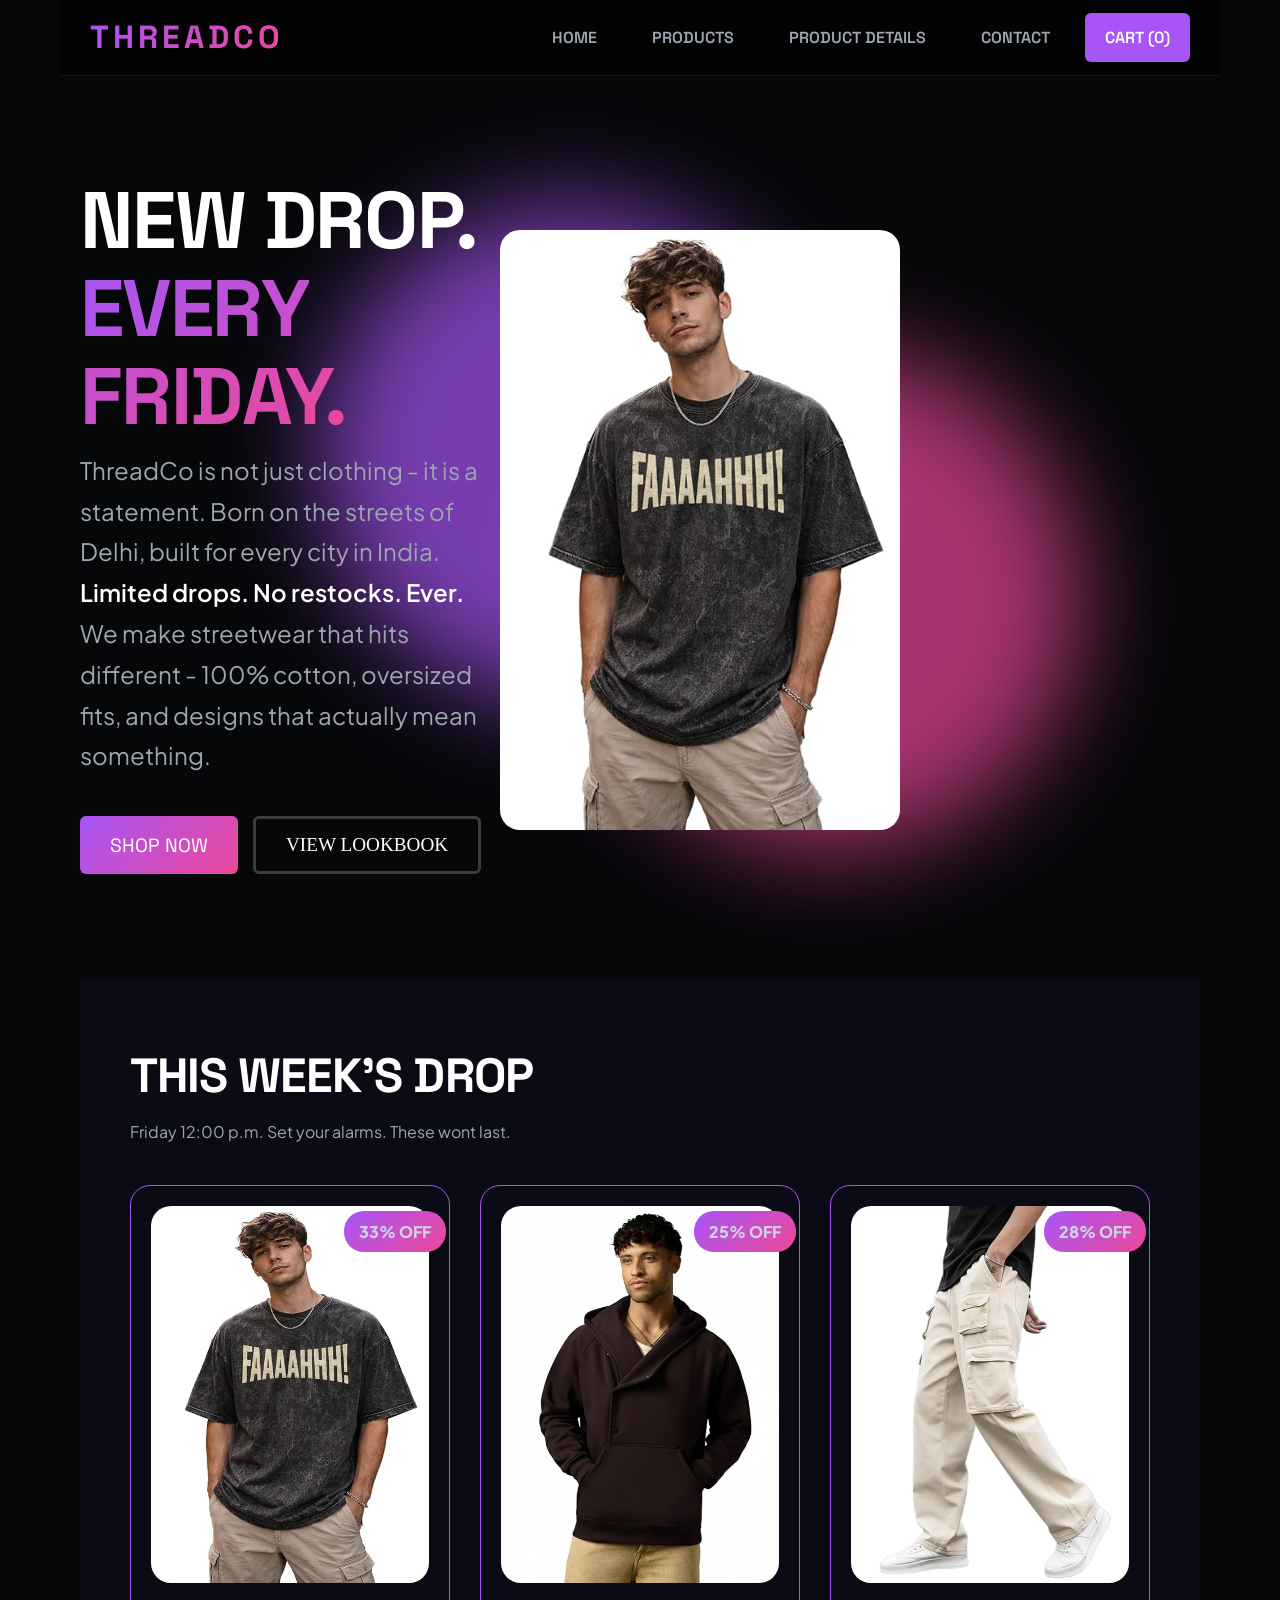
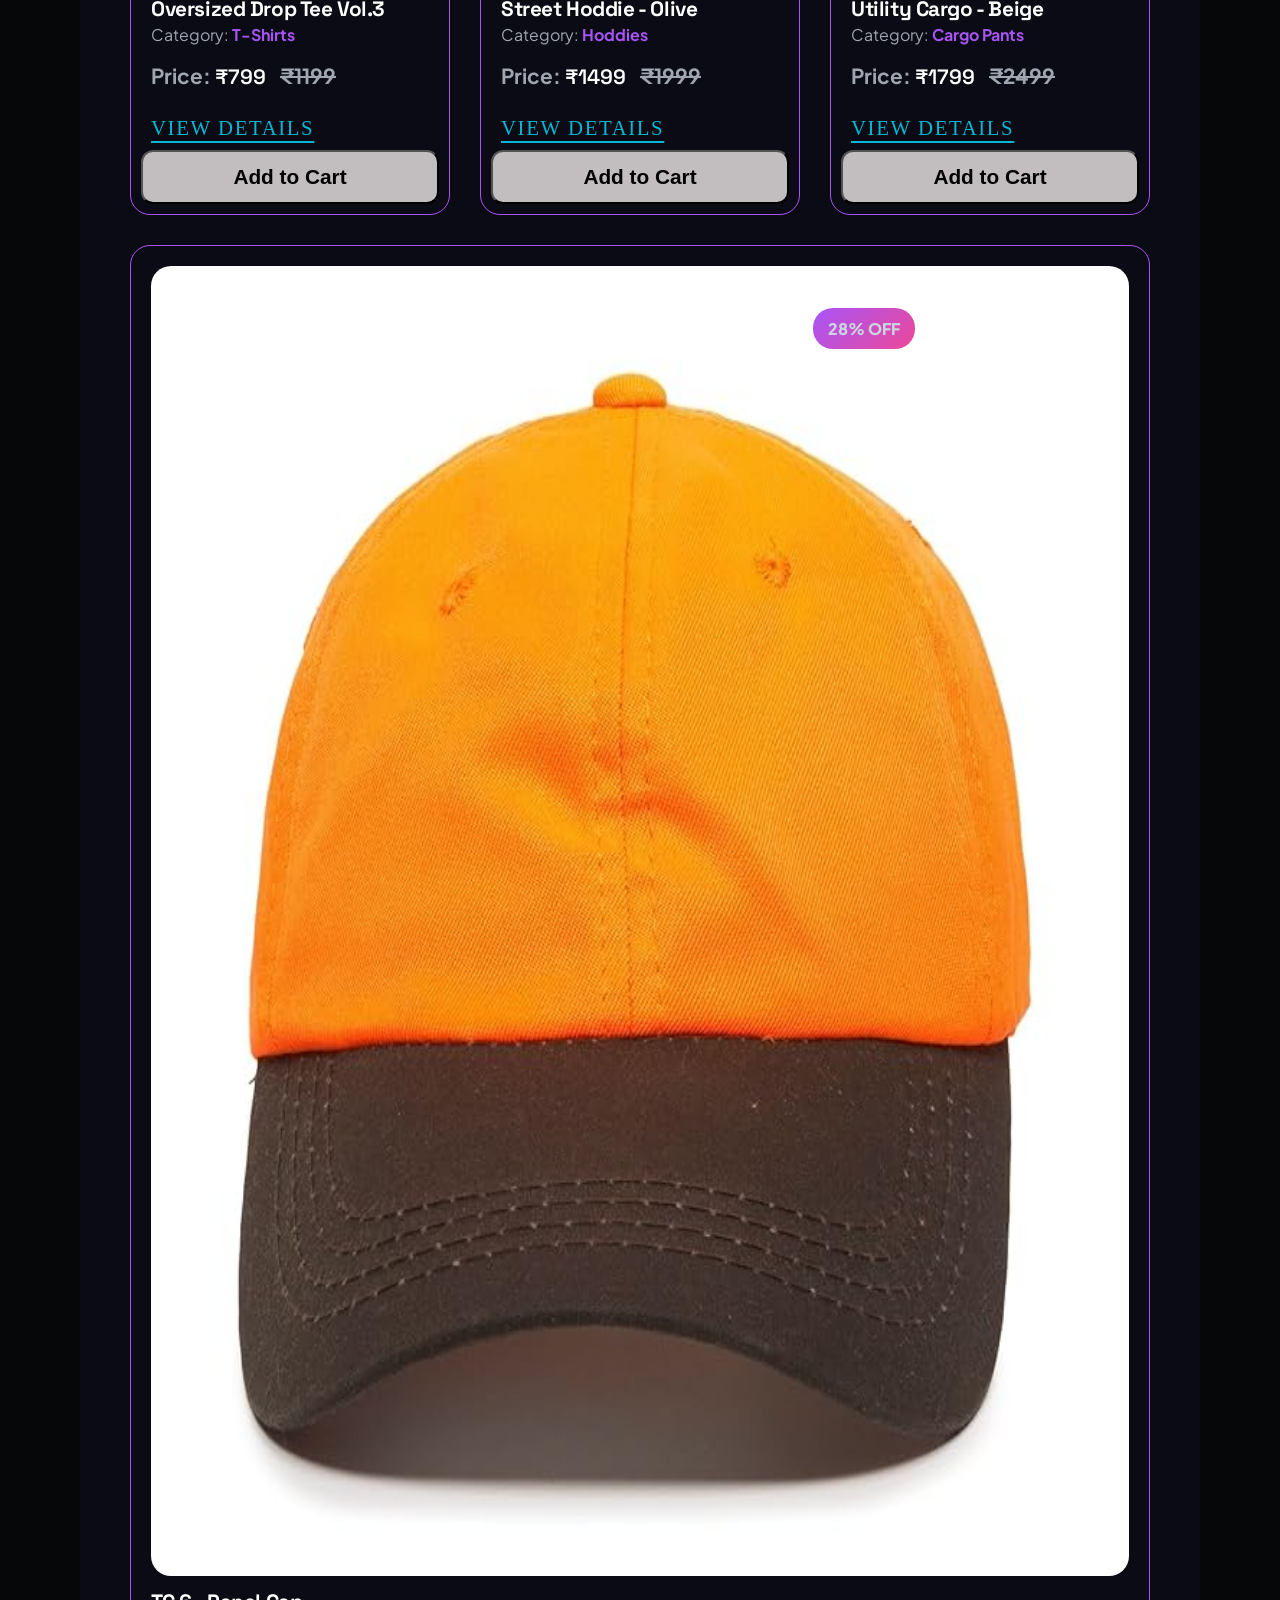
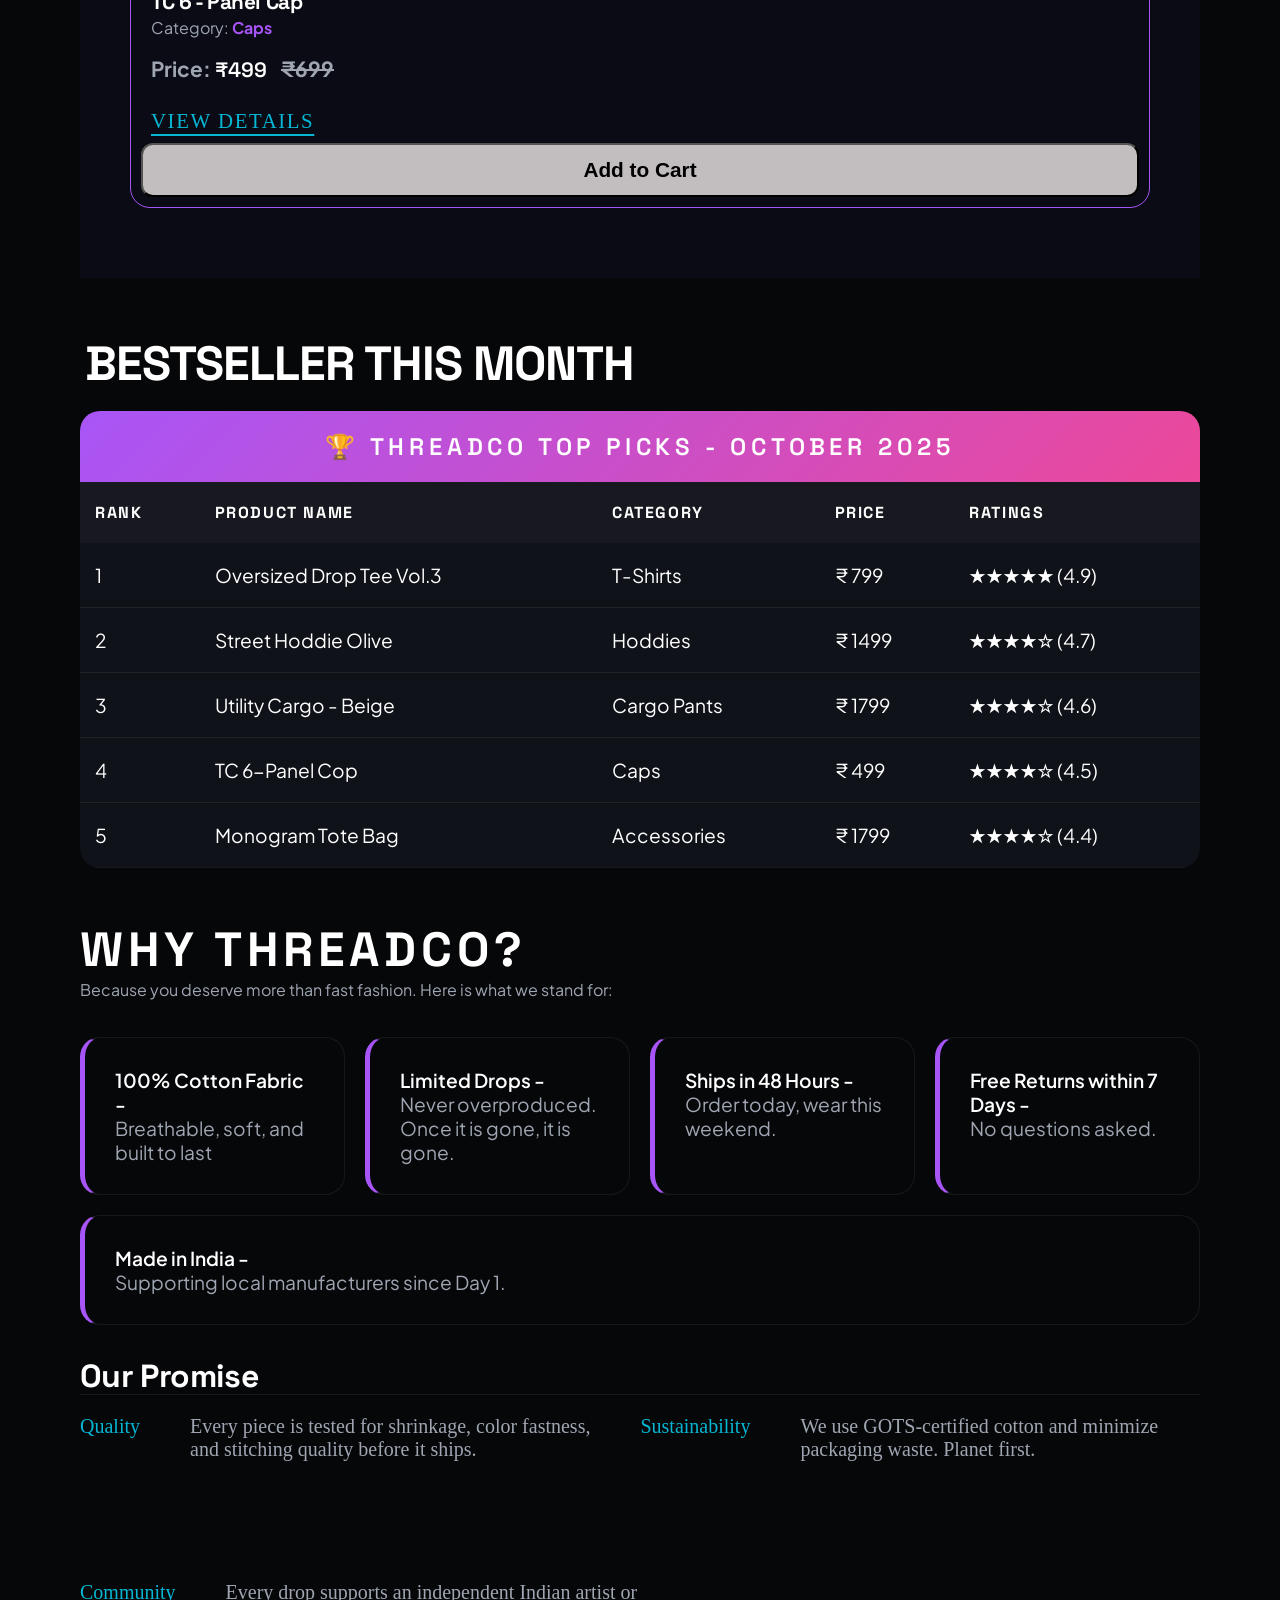
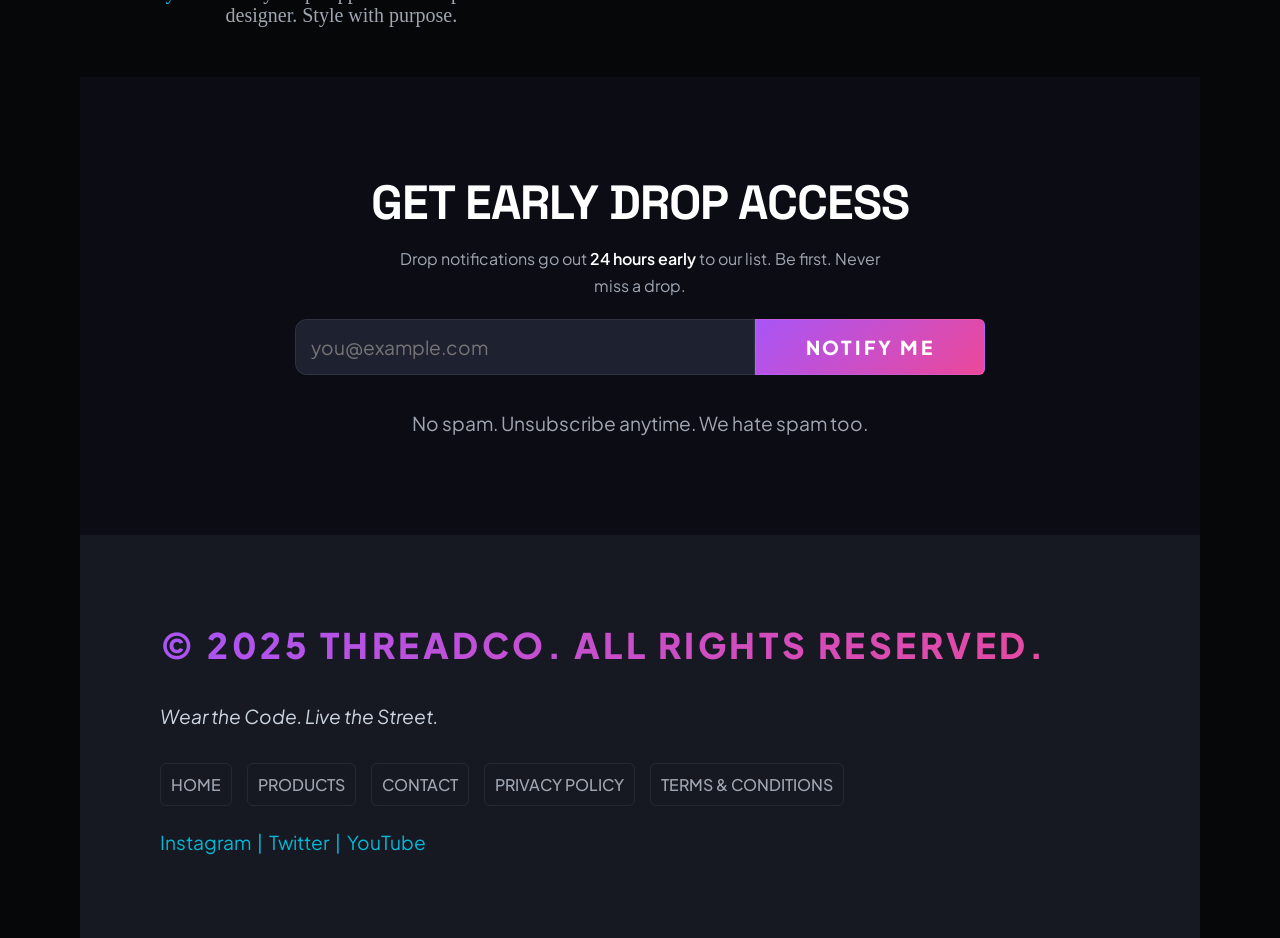
==== commit ae6b3835: "Homepage Completed" ====
--- a/index.html
+++ b/index.html
@@ -236,7 +236,7 @@
         </section>
     </main>
 
-    <footer>
+    <footer class="footer">
         <p>&copy; 2025 ThreadCo. All rights reserved.</p>
         <p><em>Wear the Code. Live the Street.</em></p>
         <nav>
--- a/style.css
+++ b/style.css
@@ -574,6 +574,8 @@
 #notify input{
     padding: 15px 200px 15px 15px;
     background: var(--color-surface-muted);
+    color: var(--white);
+    font-family: var(--font-body);
     font-size: 1.2rem;
     border: solid 1px var(--color-border);
     border-top-left-radius: var(--radius-md);
@@ -602,4 +604,62 @@
 .end-section small{
     font-family: var(--font-body);
     font-size: 1.2rem;
+}
+
+.footer{
+    background: var(--color-bg-footer);
+    padding: 80px 80px;
+}
+.footer p:first-child{
+    font-size: 2.2rem;
+    font-family: var(--font-body);
+    background: var(--gradient-accent);
+    background-clip: text;
+    color: transparent;
+    text-transform: uppercase;
+    font-weight: 800;
+    letter-spacing: 0.1em;
+    margin-bottom: 25px;
+}
+
+.footer p:nth-child(2){
+    font-family: var(--font-body);
+    font-size: 1.2rem;
+    margin-bottom: 30px;
+}
+
+.footer nav ul{
+    display: flex;
+    gap: 15px;
+    text-transform: uppercase;
+    font-family: var(--font-body);
+}
+
+.footer nav ul li{
+    border: solid 1px var(--color-border);
+    border-radius: var(--radius-sm);
+    padding: 10px;
+    margin-bottom: 20px;
+}
+
+.footer nav ul li:hover{
+    border: 1px solid var(--white);
+    background: rgba(78, 71, 71, 0.292);
+}
+
+.footer nav ul li a{
+    color: var(--color-text-muted);
+    font-weight: 500;
+}
+
+.footer p:last-child{
+    color: var(--color-accent);
+    font-size: 1.2rem;
+    font-family: var(--font-body);
+}
+
+.footer p:last-child a{
+    color: var(--color-accent);
+    font-size: 1.2rem;
+    font-family: var(--font-body);
 }
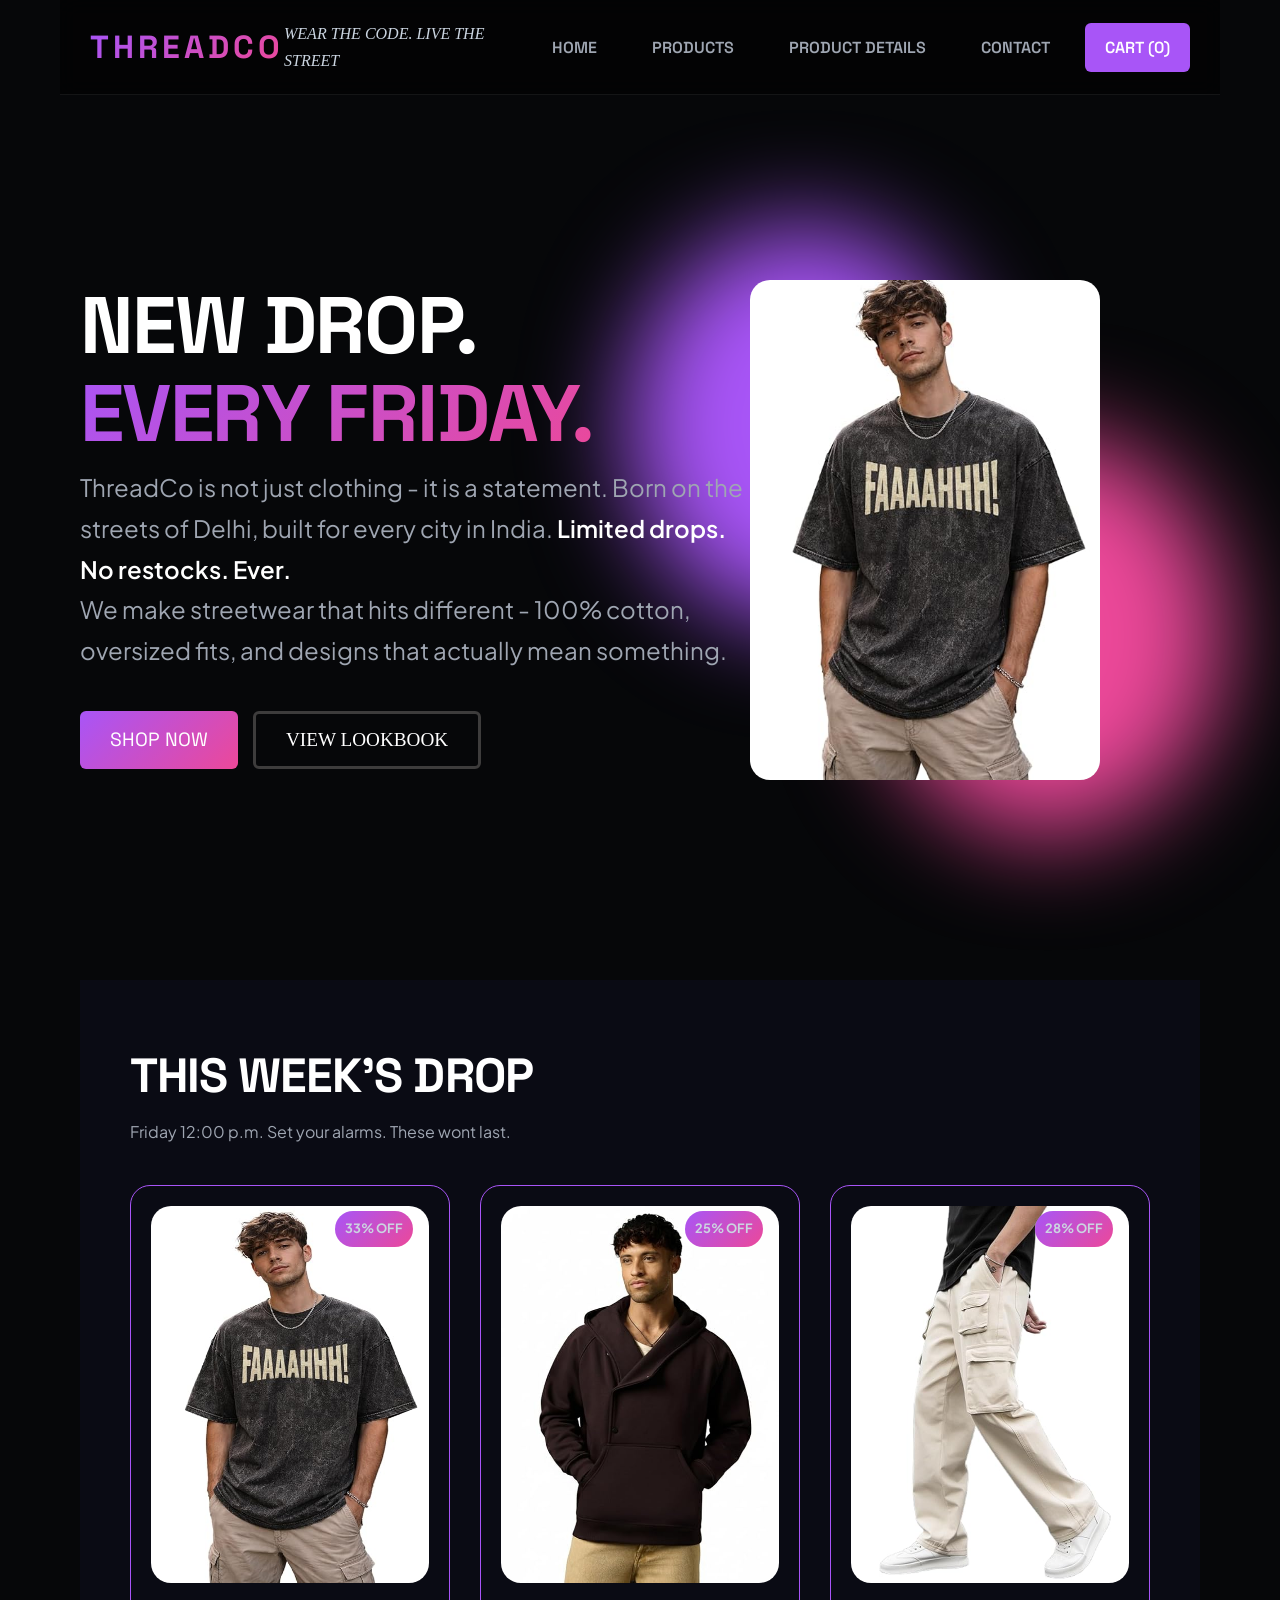
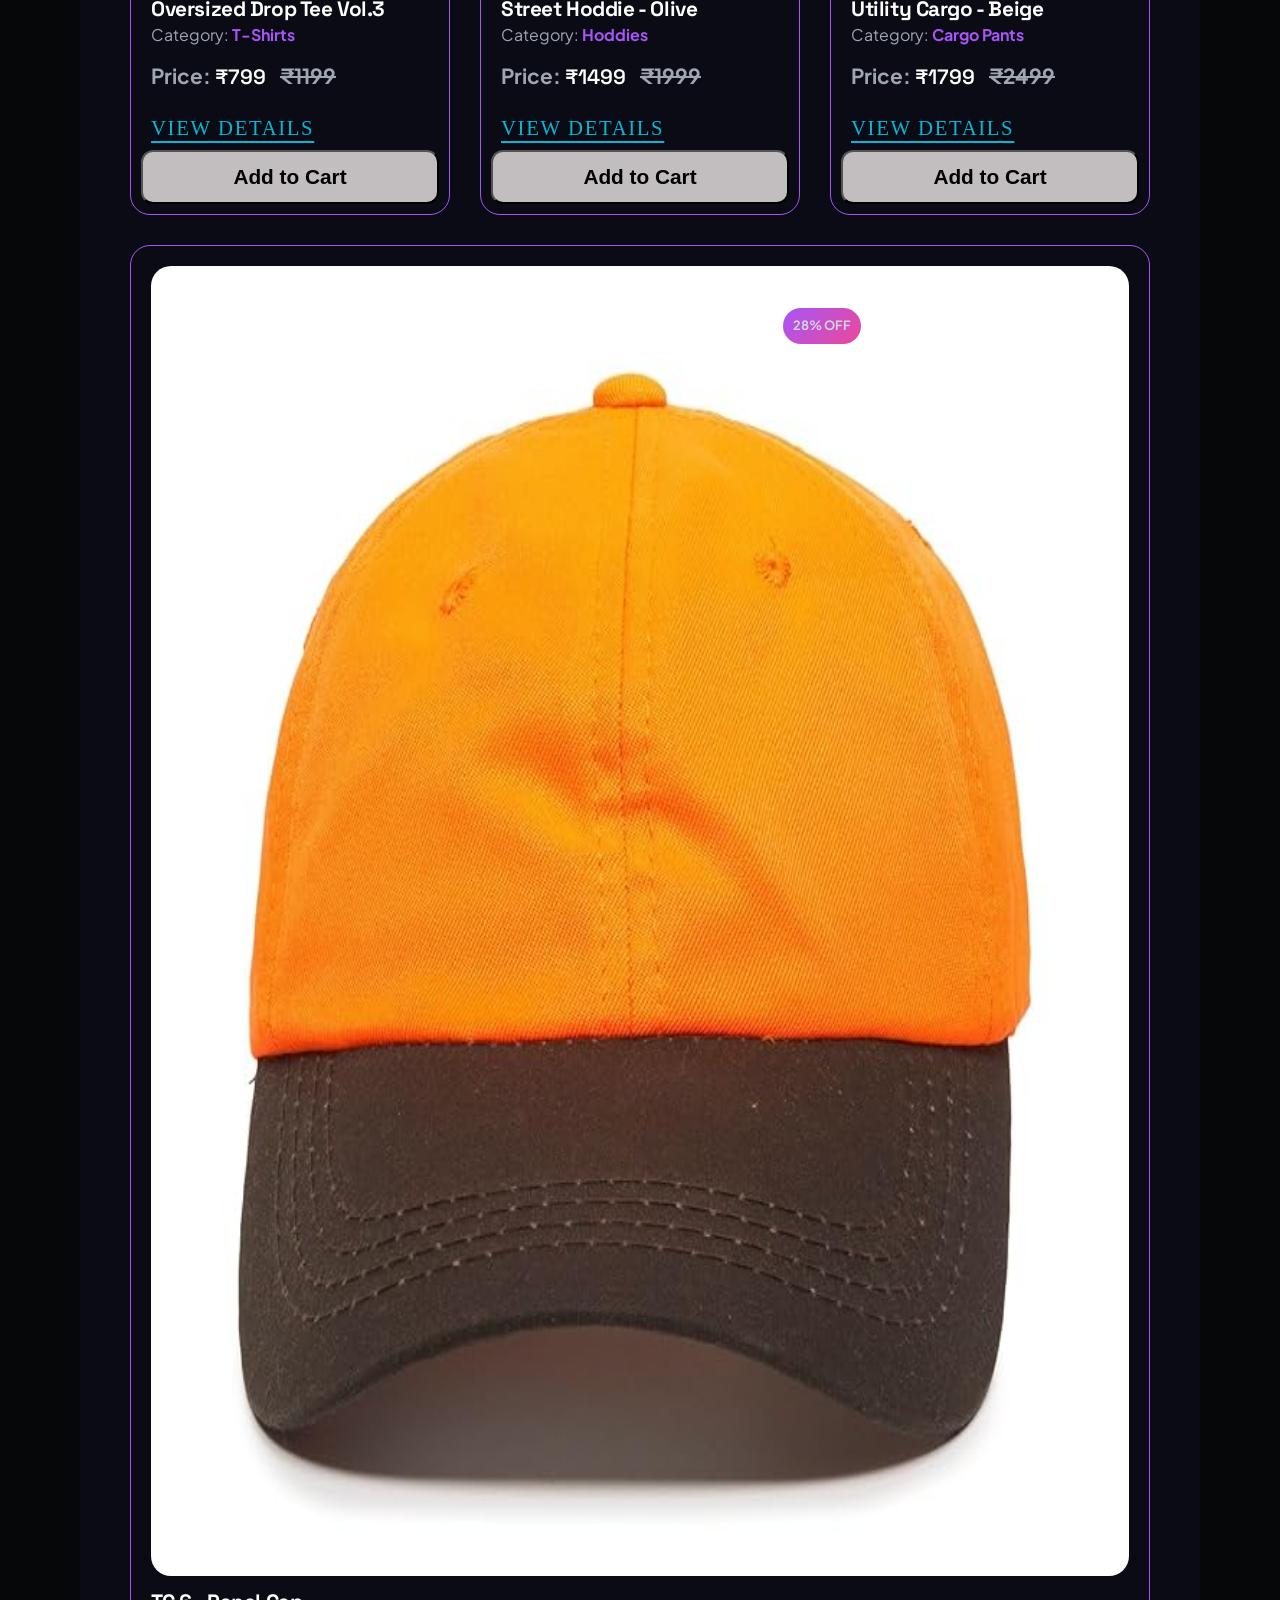
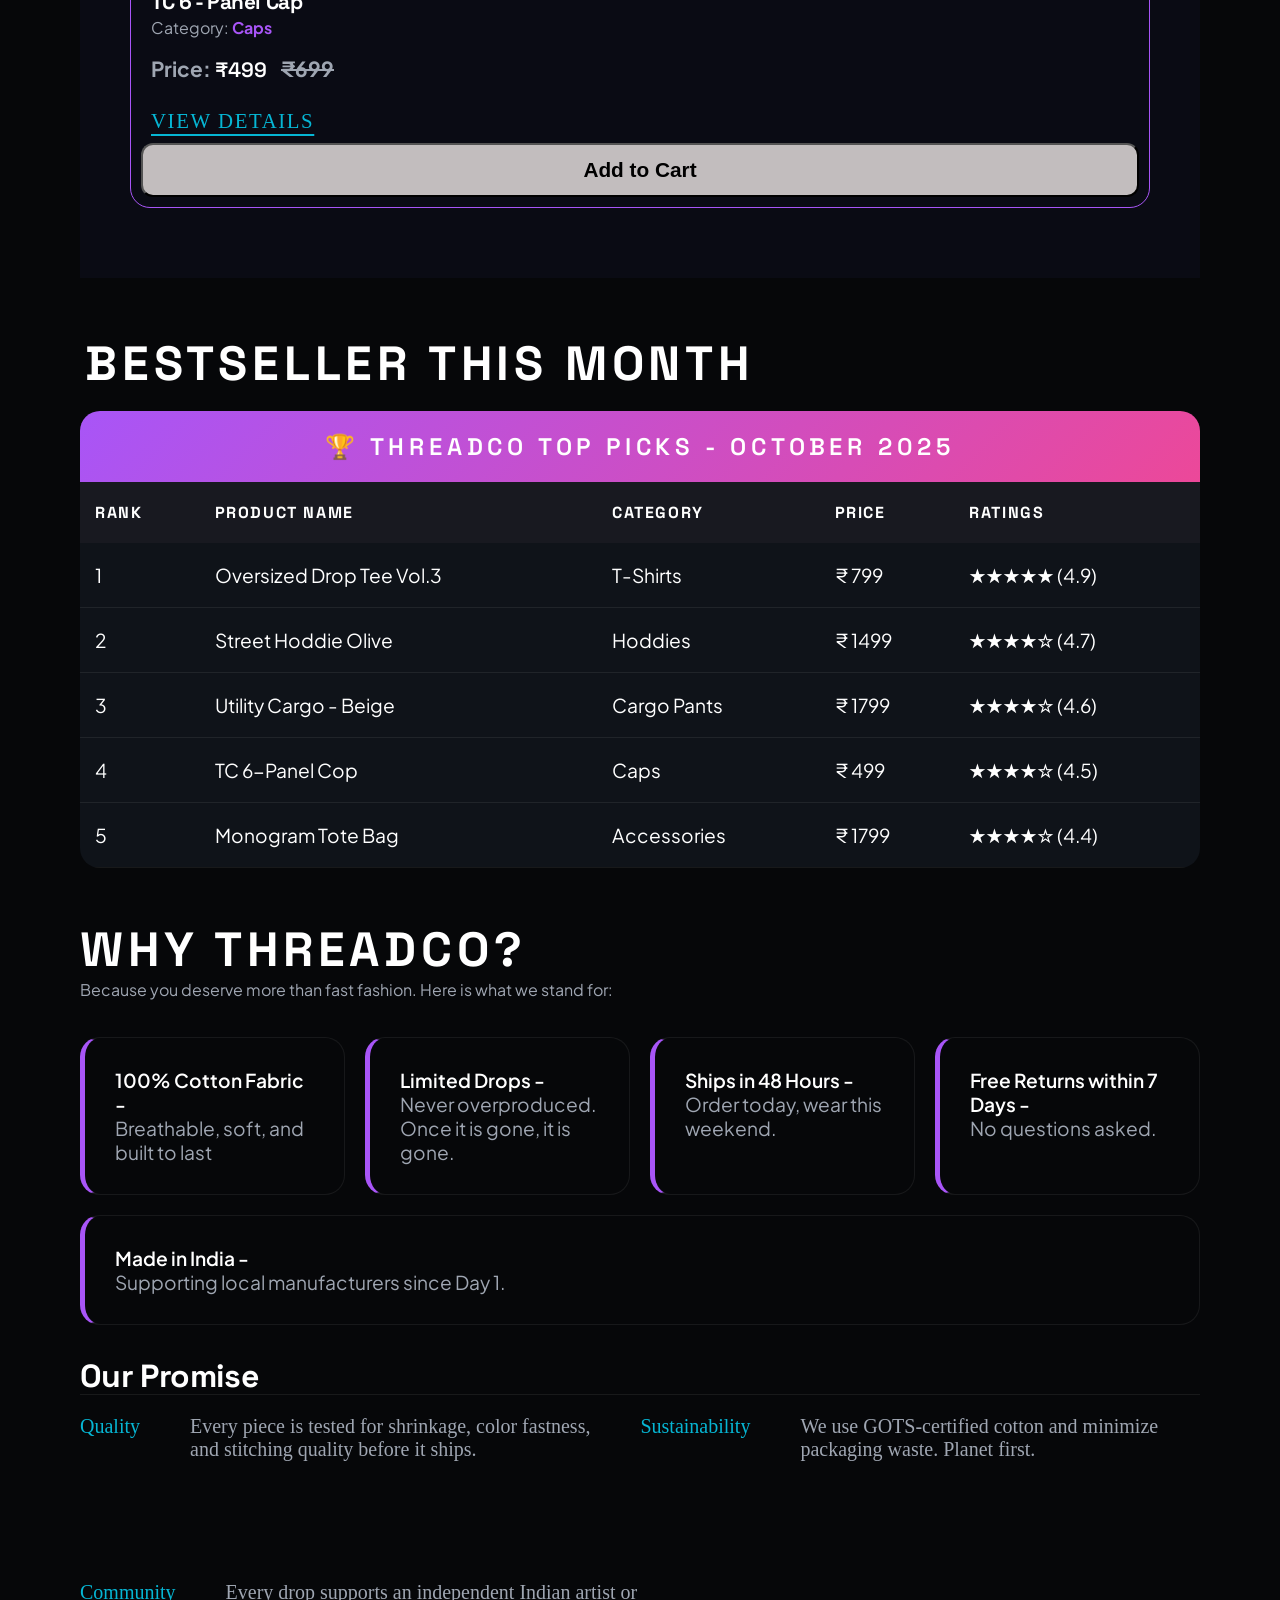
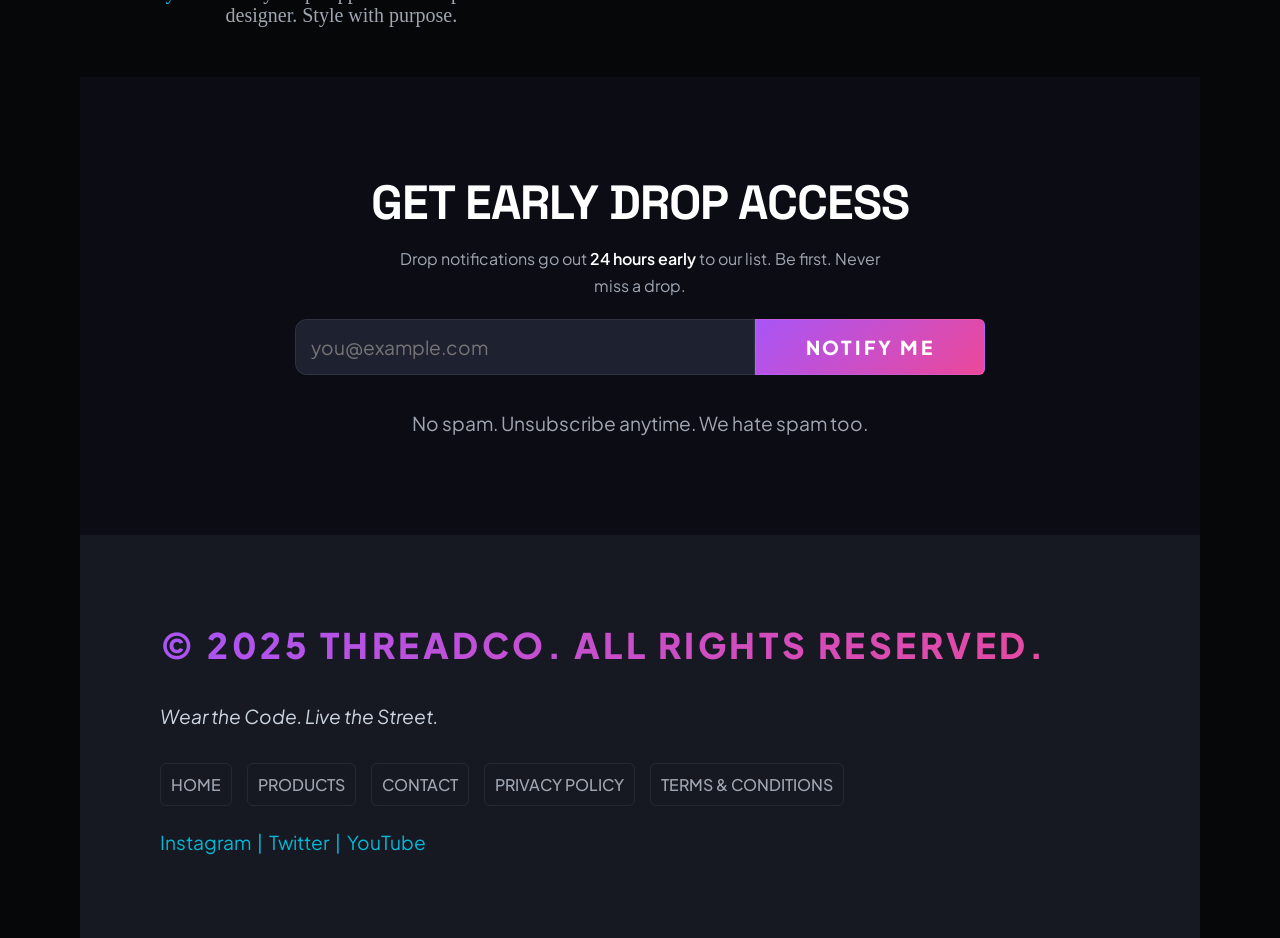
==== commit cef30814: "Homepage Completed" ====
--- a/index.html
+++ b/index.html
@@ -11,7 +11,7 @@
 <body>
     <header>
         <h1>ThreadCo</h1>
-        <!-- <p><em>Wear the Code. Live the Street</em></p> -->
+        <p><em>Wear the Code. Live the Street</em></p>
         <nav>
             <ul>
                 <li><a href="index.html">Home</a></li>
--- a/style.css
+++ b/style.css
@@ -230,54 +230,87 @@
     border: 3px solid rgba(66, 64, 64, 0.926);
 }
 
+@keyframes button-motion {
+    0% {
+        transform: translateY(-5px);
+    }
+
+    100% {
+        transform: translateY(-5px);
+    }
+}
+
 #adesign:hover {
     background-color: var(--color-primary);
     box-shadow: 0 15px 30px var(--color-primary-glow);
     text-shadow: 0 2px 10px var(--white);
+    animation: button-motion 1s;
 }
 
 #adesign2:hover {
     border: 3px solid var(--white);
     background: rgba(71, 63, 63, 0.646);
+    animation: button-motion 1s;
 }
 
 .right-hero {
     display: flex;
     justify-content: center;
     align-items: center;
-    margin-right: 300px;
+    margin-right: 100px;
     position: relative;
 }
 
 .right-hero img {
-    height: 600px;
-    width: 400px;
+    height: 500px;
+    width: 350px;
     object-fit: cover;
     border-radius: var(--radius-lg);
-    position: relative;
-    /* z-index: -1; */
+    transition-duration: 6s;
+    animation: updown 1s infinite alternate;
+}
+
+@keyframes updown {
+    0% {
+        transform: translateY(0);
+    }
+
+    100% {
+        transform: translateY(-30px);
+    }
 }
 
 .glow {
-    width: 500px;
-    height: 500px;
+    width: 350px;
+    height: 400px;
     border-radius: 50%;
     position: absolute;
     z-index: -1;
     filter: blur(50px);
-    opacity: .7;
+}
+
+@keyframes orb-glow {
+    0% {
+        opacity: .7;
+    }
+
+    100% {
+        opacity: .3;
+    }
 }
 
 .orb1 {
     background-color: var(--color-primary);
-    top: -25px;
-    right: 20%;
+    top: -55px;
+    right: 35%;
+    animation: orb-glow 1s infinite 3s alternate;
 }
 
 .orb2 {
     background-color: var(--color-secondary);
-    bottom: -20px;
-    left: 20%;
+    bottom: -55px;
+    left: 35%;
+    animation: orb-glow 1s infinite alternate;
 }
 
 #week-drop {
@@ -290,19 +323,19 @@
     /* padding-bottom: 10px; */
 }
 
-#week-drop > p {
+#week-drop>p {
     margin: 15px 0;
     font-family: var(--font-body);
 }
 
-.cards{
+.cards {
     display: flex;
     flex-wrap: wrap;
     gap: 30px;
     margin-top: 40px;
 }
 
-.cards article{
+.cards article {
     flex: 1 1 260px;
     display: flex;
     overflow: hidden;
@@ -310,68 +343,63 @@
     padding: 10px;
     border: 1px solid var(--color-primary);
     border-radius: var(--radius-lg);
-}
-
-.cards article:hover{
-    border: 1px solid var(--color-primary-glow);
-    box-shadow: 0 15px 30px var(--color-primary-glow);;
-}
-
-figcaption{
+    transition: all 0.2s linear 0s;
+}
+
+figcaption {
     display: none;
 }
 
-figure{
+figure {
     overflow: hidden;
     object-fit: cover;
     aspect-ratio: 3/4;
     padding: 10px;
 }
 
-figure img{
+figure img {
     width: 100%;
     height: 100%;
     border-radius: var(--radius-lg);
-}
-
-article{
+    transition: all 0.2s linear 0s;
+}
+
+article {
     position: relative;
 }
 
-.cards article h3{
+.cards article h3 {
     padding: 5px 10px 0;
     font-size: 1.3rem;
 }
 
-.cards article p:first-of-type{
+.cards article p:first-of-type {
     font-size: 1rem;
     padding: 0px 10px;
     font-family: var(--font-body);
 }
 
-.cards article p span{
+.cards article p span {
     color: var(--color-primary);
     font-weight: 700;
 }
 
-.cards article p:nth-of-type(2){
+.cards article p:nth-of-type(2) {
     font-family: var(--font-body);
     font-size: 1.3rem;
     font-weight: 700;
     padding: 10px 10px;
 }
 
-.cards article p:nth-of-type(2) strong{
-    font-family: var(--font-display);
-}
-
-
-.cards article p:nth-of-type(2) s{
+.cards article p:nth-of-type(2) strong {
+    font-family: var(--font-display);
+}
+
+.cards article p:nth-of-type(2) s {
     margin-left: 10px;
 }
 
-
-.cards article a{
+.cards article a {
     padding: 10px 10px;
     font-size: 1.3rem;
     color: var(--color-accent);
@@ -381,11 +409,21 @@
     letter-spacing: 0.1rem;
 }
 
-.cards article a:hover{
+.cards article:hover {
+    border: 1px solid var(--color-primary-glow);
+    box-shadow: 0 15px 30px var(--color-primary-glow);
+    transform: translateY(-10px);
+}
+
+.cards article:hover > figure img{
+    transform: scale(1.08);
+}
+
+.cards article a:hover {
     color: var(--color-secondary);
 }
 
-.cards article button{
+.cards article button {
     padding: 13px 13px 13px 13px;
     font-size: 1.3rem;
     font-weight: 770;
@@ -393,42 +431,44 @@
     background: rgba(231, 225, 225, 0.831);
 }
 
-.cards article button:hover{
+.cards article button:hover {
     background-color: var(--color-primary);
     text-shadow: 0 5px 10px var(--white);
     cursor: pointer;
-    
-}
-
-.cards article p:nth-of-type(3) mark{
+
+}
+
+.cards article p:nth-of-type(3) mark {
     background: var(--gradient-accent);
     border-radius: var(--radius-lg);
-    padding: 7px 15px;
+    padding: 7px 10px;
     color: var(--color-text-body);
-    font-weight: 800;
+    font-weight: 700;
+    font-size: 0.8rem;
     text-transform: uppercase;
     font-family: var(--font-body);
     position: absolute;
     top: 4%;
-    left: 67%;
-}
-
-#best-seller h2{
+    left: 64%;
+}
+
+#best-seller h2 {
     padding: 60px 5px 20px;
     text-transform: uppercase;
-}
-
-#best-seller table{
+    letter-spacing: 0.1em;
+}
+
+#best-seller table {
     margin-bottom: 5%;
     width: 100%;
     color: var(--white);
     border-radius: var(--radius-lg);
     overflow: hidden;
     border-collapse: collapse;
-    
-}
-
-#best-seller th[colspan="5"]{
+
+}
+
+#best-seller th[colspan="5"] {
     padding: 20px;
     font-size: 1.5rem;
     text-transform: uppercase;
@@ -438,7 +478,7 @@
     text-align: center;
 }
 
-#best-seller th{
+#best-seller th {
     padding: 20px 15px;
     text-align: left;
     text-transform: uppercase;
@@ -447,7 +487,7 @@
     background-color: #181920;
 }
 
-#best-seller td{
+#best-seller td {
     padding: 20px 15px;
     text-align: left;
     font-family: var(--font-body);
@@ -456,30 +496,30 @@
     border-bottom: solid 1px var(--color-border);
 }
 
-#best-seller tr:hover td{
+#best-seller tr:hover td {
     background-color: #181920;
 }
 
-#best-seller tr td:first-of-type:hover{
+#best-seller tr td:first-of-type:hover {
     color: var(--color-secondary);
 }
 
-#why-threadco{
-    color: var(--white);
-}
-
-#why-threadco h2{
+#why-threadco {
+    color: var(--white);
+}
+
+#why-threadco h2 {
     text-transform: uppercase;
     font-family: var(--font-display);
     letter-spacing: 0.1em
 }
 
-#why-threadco p{
+#why-threadco p {
     font-family: var(--font-body);
     margin-bottom: 3%;
 }
 
-#why-threadco ul{
+#why-threadco ul {
     margin-top: 2%;
     display: flex;
     flex-wrap: wrap;
@@ -487,7 +527,7 @@
     margin-bottom: 3%;
 }
 
-#why-threadco ul li{
+#why-threadco ul li {
     padding: 30px;
     flex: 1 1 240px;
     font-family: var(--font-body);
@@ -499,21 +539,21 @@
     border-right: 1px solid var(--color-border);
 }
 
-#why-threadco ul li:hover{
+#why-threadco ul li:hover {
     border-left: 5px solid var(--color-secondary);
 }
 
-#why-threadco ul li span{
+#why-threadco ul li span {
     color: var(--color-text-muted);
 }
 
-#why-threadco article h3{
+#why-threadco article h3 {
     font-family: var(--font-display);
     border-bottom: solid 1px var(--color-border);
     font-size: 2rem;
 }
 
-#why-threadco article dl{
+#why-threadco article dl {
     display: flex;
     flex-wrap: wrap;
     color: var(--white);
@@ -522,11 +562,11 @@
     gap: 50px;
 }
 
-#why-threadco article dl dt{
+#why-threadco article dl dt {
     color: var(--color-accent);
 }
 
-.our-promise{
+.our-promise {
     display: flex;
     margin-top: 20px;
     margin-bottom: 50px;
@@ -534,11 +574,11 @@
     font-size: 1.25rem;
 }
 
-.our-promise dd{
+.our-promise dd {
     color: var(--color-text-muted);
 }
 
-.end-section{
+.end-section {
     background: var(--color-bg-section);
     text-align: center;
     padding: 100px;
@@ -546,32 +586,32 @@
     flex-direction: column;
 }
 
-.end-section h2{
+.end-section h2 {
     text-transform: uppercase;
     font-family: var(--font-display);
     margin-bottom: 15px;
 }
 
-.end-section p{
+.end-section p {
     font-family: var(--font-body);
     margin-bottom: 10px;
     max-width: 500px;
     margin: auto;
 }
 
-#notify{
+#notify {
     margin-top: 20px;
     display: flex;
     justify-content: center;
     color: white;
 }
 
-#notify label{
-    display:none;
-}
-
-
-#notify input{
+#notify label {
+    display: none;
+}
+
+
+#notify input {
     padding: 15px 200px 15px 15px;
     background: var(--color-surface-muted);
     color: var(--white);
@@ -582,7 +622,7 @@
     border-bottom-left-radius: var(--radius-md);
 }
 
-#notify button{
+#notify button {
     padding: 15px 50px;
     background: var(--gradient-accent);
     border: solid 1px var(--color-border);
@@ -596,21 +636,22 @@
     border-bottom-right-radius: var(--radius-sm);
 }
 
-#notify button:hover{ 
+#notify button:hover {
     box-shadow: 0 10px 10px var(--color-primary-glow);
     text-shadow: 0 2px 10px var(--white);
 }
 
-.end-section small{
-    font-family: var(--font-body);
-    font-size: 1.2rem;
-}
-
-.footer{
+.end-section small {
+    font-family: var(--font-body);
+    font-size: 1.2rem;
+}
+
+.footer {
     background: var(--color-bg-footer);
     padding: 80px 80px;
 }
-.footer p:first-child{
+
+.footer p:first-child {
     font-size: 2.2rem;
     font-family: var(--font-body);
     background: var(--gradient-accent);
@@ -622,44 +663,48 @@
     margin-bottom: 25px;
 }
 
-.footer p:nth-child(2){
+.footer p:nth-child(2) {
     font-family: var(--font-body);
     font-size: 1.2rem;
     margin-bottom: 30px;
 }
 
-.footer nav ul{
+.footer nav ul {
     display: flex;
     gap: 15px;
     text-transform: uppercase;
     font-family: var(--font-body);
 }
 
-.footer nav ul li{
+.footer nav ul li {
     border: solid 1px var(--color-border);
     border-radius: var(--radius-sm);
     padding: 10px;
     margin-bottom: 20px;
 }
 
-.footer nav ul li:hover{
+.footer nav ul li:hover {
     border: 1px solid var(--white);
     background: rgba(78, 71, 71, 0.292);
 }
 
-.footer nav ul li a{
+.footer nav ul li a {
     color: var(--color-text-muted);
     font-weight: 500;
 }
 
-.footer p:last-child{
+.footer p:last-child {
     color: var(--color-accent);
     font-size: 1.2rem;
     font-family: var(--font-body);
 }
 
-.footer p:last-child a{
+.footer p:last-child a {
     color: var(--color-accent);
     font-size: 1.2rem;
     font-family: var(--font-body);
+}
+
+.footer p:last-child a:hover {
+    color: var(--color-secondary);
 }
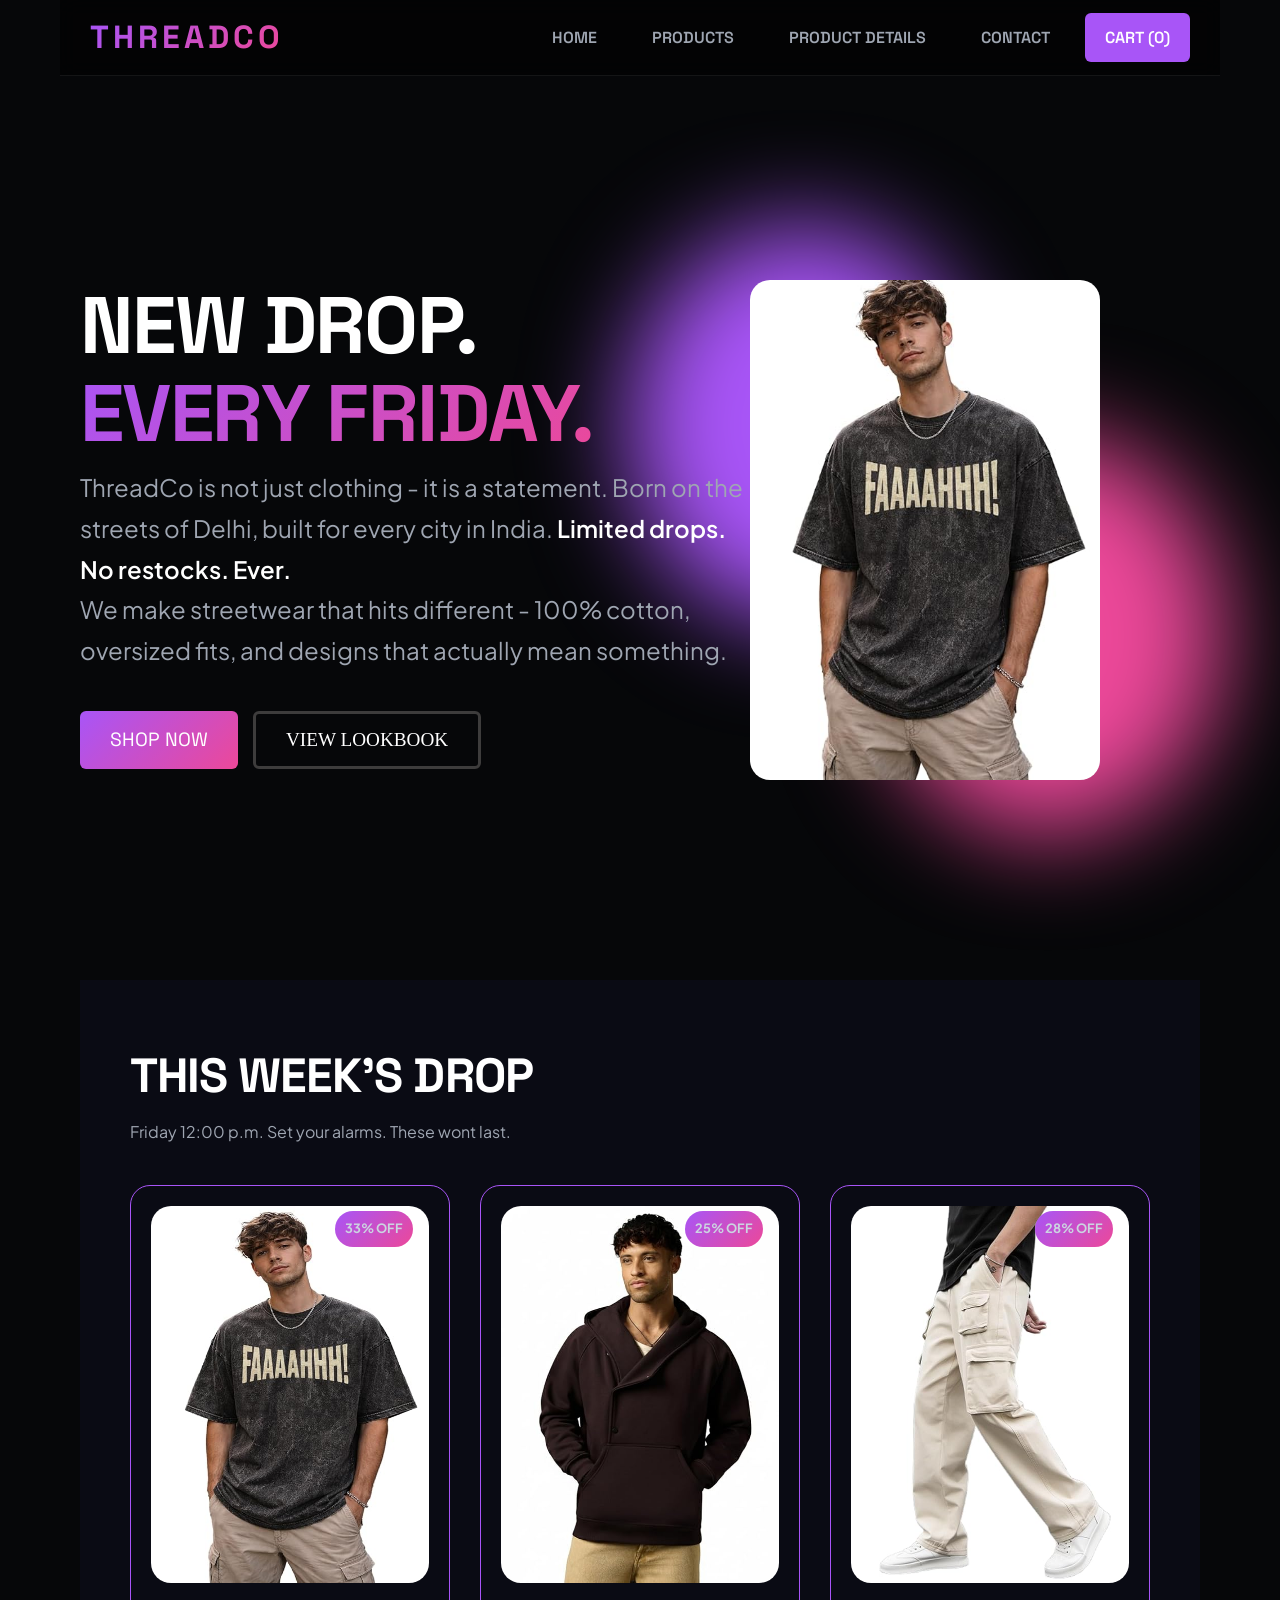
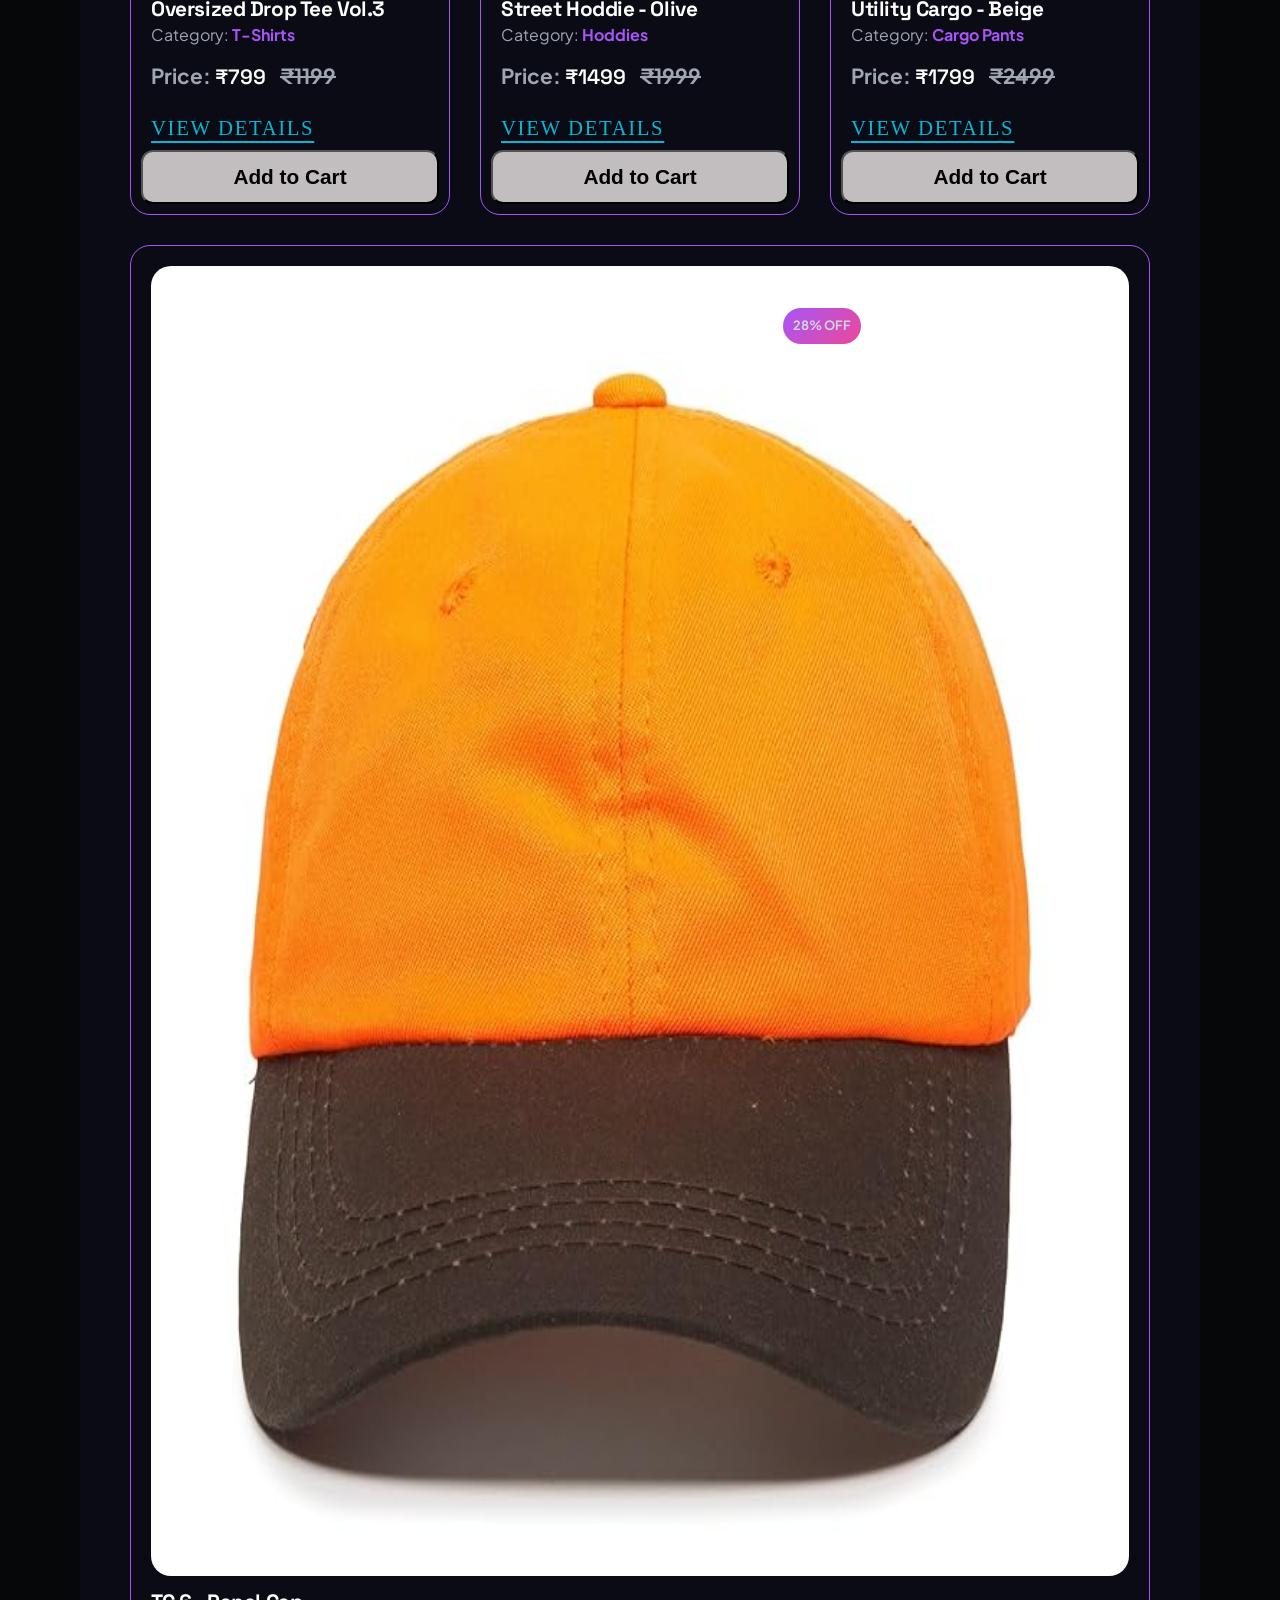
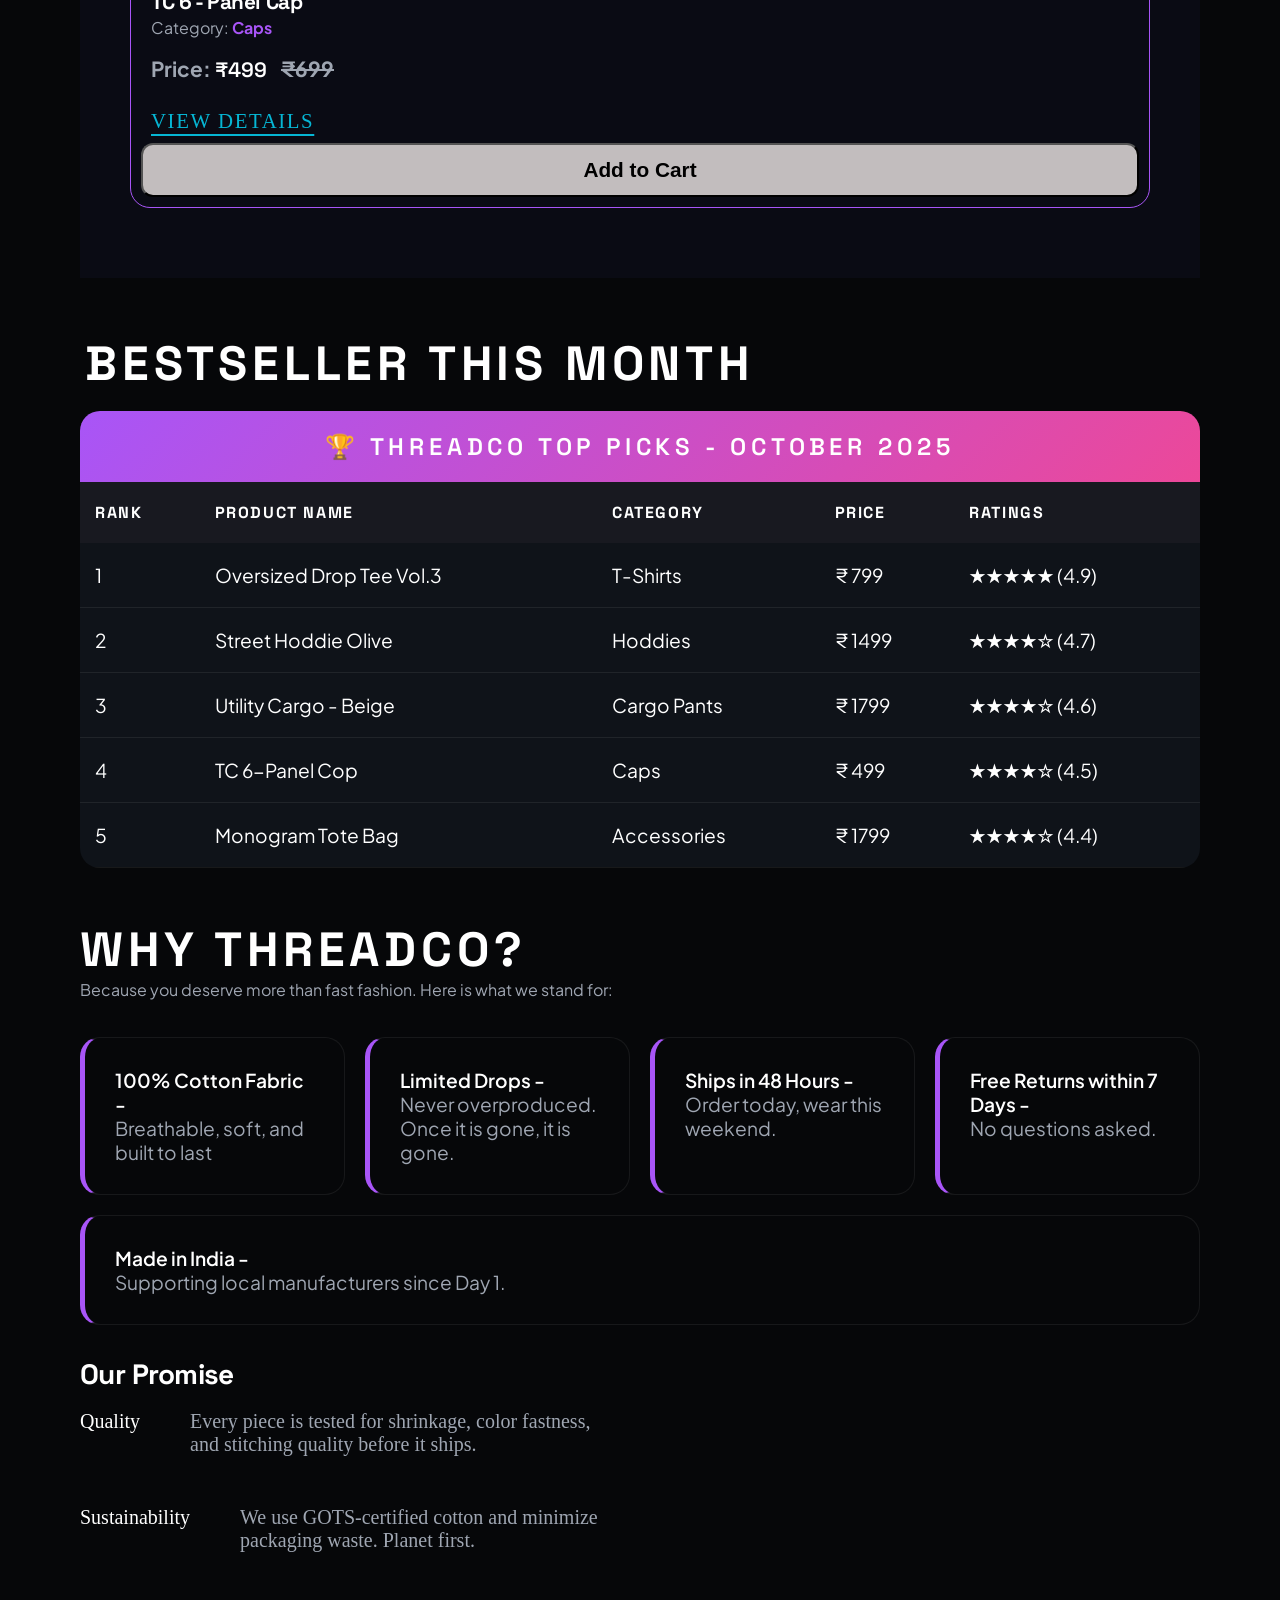
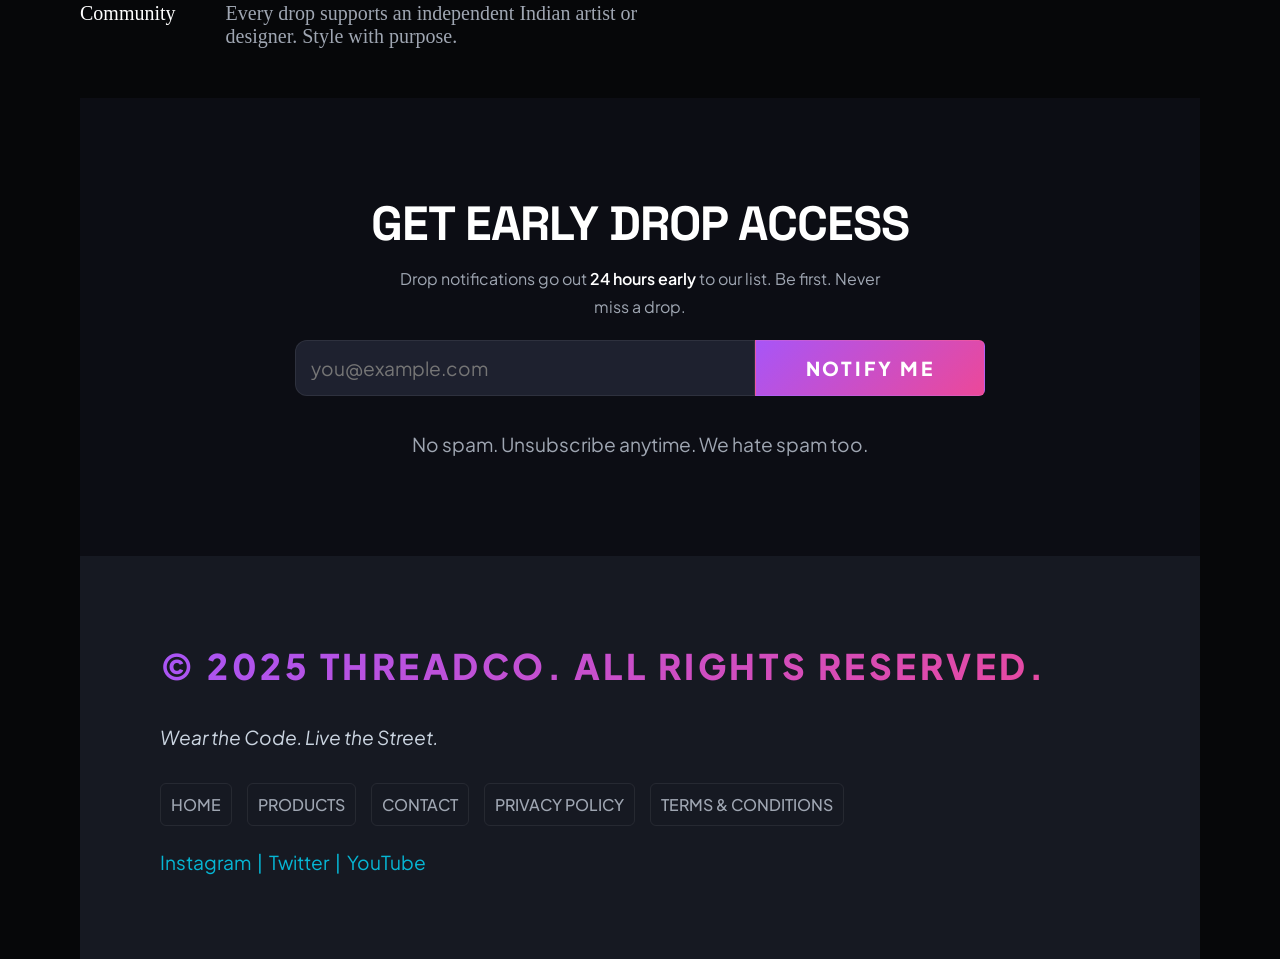
==== commit cc0c38b1: "Product Page started" ====
--- a/index.html
+++ b/index.html
@@ -11,7 +11,6 @@
 <body>
     <header>
         <h1>ThreadCo</h1>
-        <p><em>Wear the Code. Live the Street</em></p>
         <nav>
             <ul>
                 <li><a href="index.html">Home</a></li>
@@ -24,30 +23,28 @@
     </header>
 
     <main>
-        <article>
-            <section id="hero">
-                <div class="left-hero">
-                    <h2>New Drop. <br> <span id="design">Every Friday.</span></h2>
-                    <p>ThreadCo is not just clothing - it is a statement. Born on the streets of Delhi, built for every
-                        city
-                        in India. <strong>Limited drops. No restocks. Ever.</strong><br> We make streetwear that hits
-                        different
-                        - 100% cotton, oversized fits, and designs that actually mean something.</p>
-
-                    <p>
-                    <div id="cta">
-                        <a href="" id="adesign">Shop Now</a><a href="" id="adesign2">View Lookbook</a>
-                    </div>
-                    </p>
-
-                </div>
-                <div class="right-hero">
-                    <div class="glow orb1"></div>
-                    <div class="glow orb2"></div>
-                    <img src="product 1.jpg" alt="">
-                </div>
-            </section>
-        </article>
+        <section id="hero">
+            <div class="left-hero">
+                <h2>New Drop. <br> <span id="design">Every Friday.</span></h2>
+                <p>ThreadCo is not just clothing - it is a statement. Born on the streets of Delhi, built for every
+                    city
+                    in India. <strong>Limited drops. No restocks. Ever.</strong><br> We make streetwear that hits
+                    different
+                    - 100% cotton, oversized fits, and designs that actually mean something.</p>
+
+                <p>
+                <div id="cta">
+                    <a href="" id="adesign">Shop Now</a><a href="" id="adesign2">View Lookbook</a>
+                </div>
+                </p>
+
+            </div>
+            <div class="right-hero">
+                <div class="glow orb1"></div>
+                <div class="glow orb2"></div>
+                <img src="product 1.jpg" alt="">
+            </div>
+        </section>
 
         <section id="week-drop">
 
@@ -184,40 +181,38 @@
         </section>
 
         <section id="why-threadco">
-            <article>
-                <h2>Why ThreadCo?</h2>
-                <p>Because you deserve more than fast fashion. Here is what we stand for:</p>
-                <ul>
-                    <li><strong>100% Cotton Fabric - <br></strong><span>Breathable, soft, and built to last</span></li>
-                    <li><strong>Limited Drops - <br></strong><span>Never overproduced. Once it is gone, it is
-                            gone.</span></li>
-                    <li><strong>Ships in 48 Hours - <br></strong><span>Order today, wear this weekend.</span></li>
-                    <li><strong>Free Returns within 7 Days - <br></strong><span>No questions asked.</span></li>
-                    <li><strong>Made in India - <br></strong><span>Supporting local manufacturers since Day 1.</span>
-                    </li>
-                </ul>
-
-                <h3>Our Promise</h3>
-
-                <dl>
-                    <div class="our-promise">
-                        <dt>Quality</dt>
-                        <dd>Every piece is tested for shrinkage, color fastness,<br> and stitching quality before it
-                            ships.
-                        </dd>
-                    </div>
-
-                    <div class="our-promise">
-                        <dt>Sustainability</dt>
-                        <dd>We use GOTS-certified cotton and minimize <br> packaging waste. Planet first.</dd>
-                    </div>
-
-                    <div class="our-promise">
-                        <dt>Community</dt>
-                        <dd>Every drop supports an independent Indian artist or <br> designer. Style with purpose.</dd>
-                    </div>
-                </dl>
-            </article>
+            <h2>Why ThreadCo?</h2>
+            <p>Because you deserve more than fast fashion. Here is what we stand for:</p>
+            <ul>
+                <li><strong>100% Cotton Fabric - <br></strong><span>Breathable, soft, and built to last</span></li>
+                <li><strong>Limited Drops - <br></strong><span>Never overproduced. Once it is gone, it is
+                        gone.</span></li>
+                <li><strong>Ships in 48 Hours - <br></strong><span>Order today, wear this weekend.</span></li>
+                <li><strong>Free Returns within 7 Days - <br></strong><span>No questions asked.</span></li>
+                <li><strong>Made in India - <br></strong><span>Supporting local manufacturers since Day 1.</span>
+                </li>
+            </ul>
+
+            <h3>Our Promise</h3>
+
+            <dl>
+                <div class="our-promise">
+                    <dt>Quality</dt>
+                    <dd>Every piece is tested for shrinkage, color fastness,<br> and stitching quality before it
+                        ships.
+                    </dd>
+                </div>
+
+                <div class="our-promise">
+                    <dt>Sustainability</dt>
+                    <dd>We use GOTS-certified cotton and minimize <br> packaging waste. Planet first.</dd>
+                </div>
+
+                <div class="our-promise">
+                    <dt>Community</dt>
+                    <dd>Every drop supports an independent Indian artist or <br> designer. Style with purpose.</dd>
+                </div>
+            </dl>
         </section>
 
         <section class="end-section">
--- a/style.css
+++ b/style.css
@@ -368,38 +368,38 @@
     position: relative;
 }
 
-.cards article h3 {
+article h3 {
     padding: 5px 10px 0;
     font-size: 1.3rem;
 }
 
-.cards article p:first-of-type {
+article p:first-of-type {
     font-size: 1rem;
     padding: 0px 10px;
     font-family: var(--font-body);
 }
 
-.cards article p span {
+article p span {
     color: var(--color-primary);
     font-weight: 700;
 }
 
-.cards article p:nth-of-type(2) {
+article p:nth-of-type(2) {
     font-family: var(--font-body);
     font-size: 1.3rem;
     font-weight: 700;
     padding: 10px 10px;
 }
 
-.cards article p:nth-of-type(2) strong {
-    font-family: var(--font-display);
-}
-
-.cards article p:nth-of-type(2) s {
+article p:nth-of-type(2) strong {
+    font-family: var(--font-display);
+}
+
+article p:nth-of-type(2) s {
     margin-left: 10px;
 }
 
-.cards article a {
+article a {
     padding: 10px 10px;
     font-size: 1.3rem;
     color: var(--color-accent);
@@ -409,21 +409,21 @@
     letter-spacing: 0.1rem;
 }
 
-.cards article:hover {
+article:hover {
     border: 1px solid var(--color-primary-glow);
     box-shadow: 0 15px 30px var(--color-primary-glow);
     transform: translateY(-10px);
 }
 
-.cards article:hover > figure img{
+article:hover > figure img{
     transform: scale(1.08);
 }
 
-.cards article a:hover {
+article a:hover {
     color: var(--color-secondary);
 }
 
-.cards article button {
+article button {
     padding: 13px 13px 13px 13px;
     font-size: 1.3rem;
     font-weight: 770;
@@ -431,14 +431,14 @@
     background: rgba(231, 225, 225, 0.831);
 }
 
-.cards article button:hover {
+article button:hover {
     background-color: var(--color-primary);
     text-shadow: 0 5px 10px var(--white);
     cursor: pointer;
 
 }
 
-.cards article p:nth-of-type(3) mark {
+article p:nth-of-type(3) mark {
     background: var(--gradient-accent);
     border-radius: var(--radius-lg);
     padding: 7px 10px;
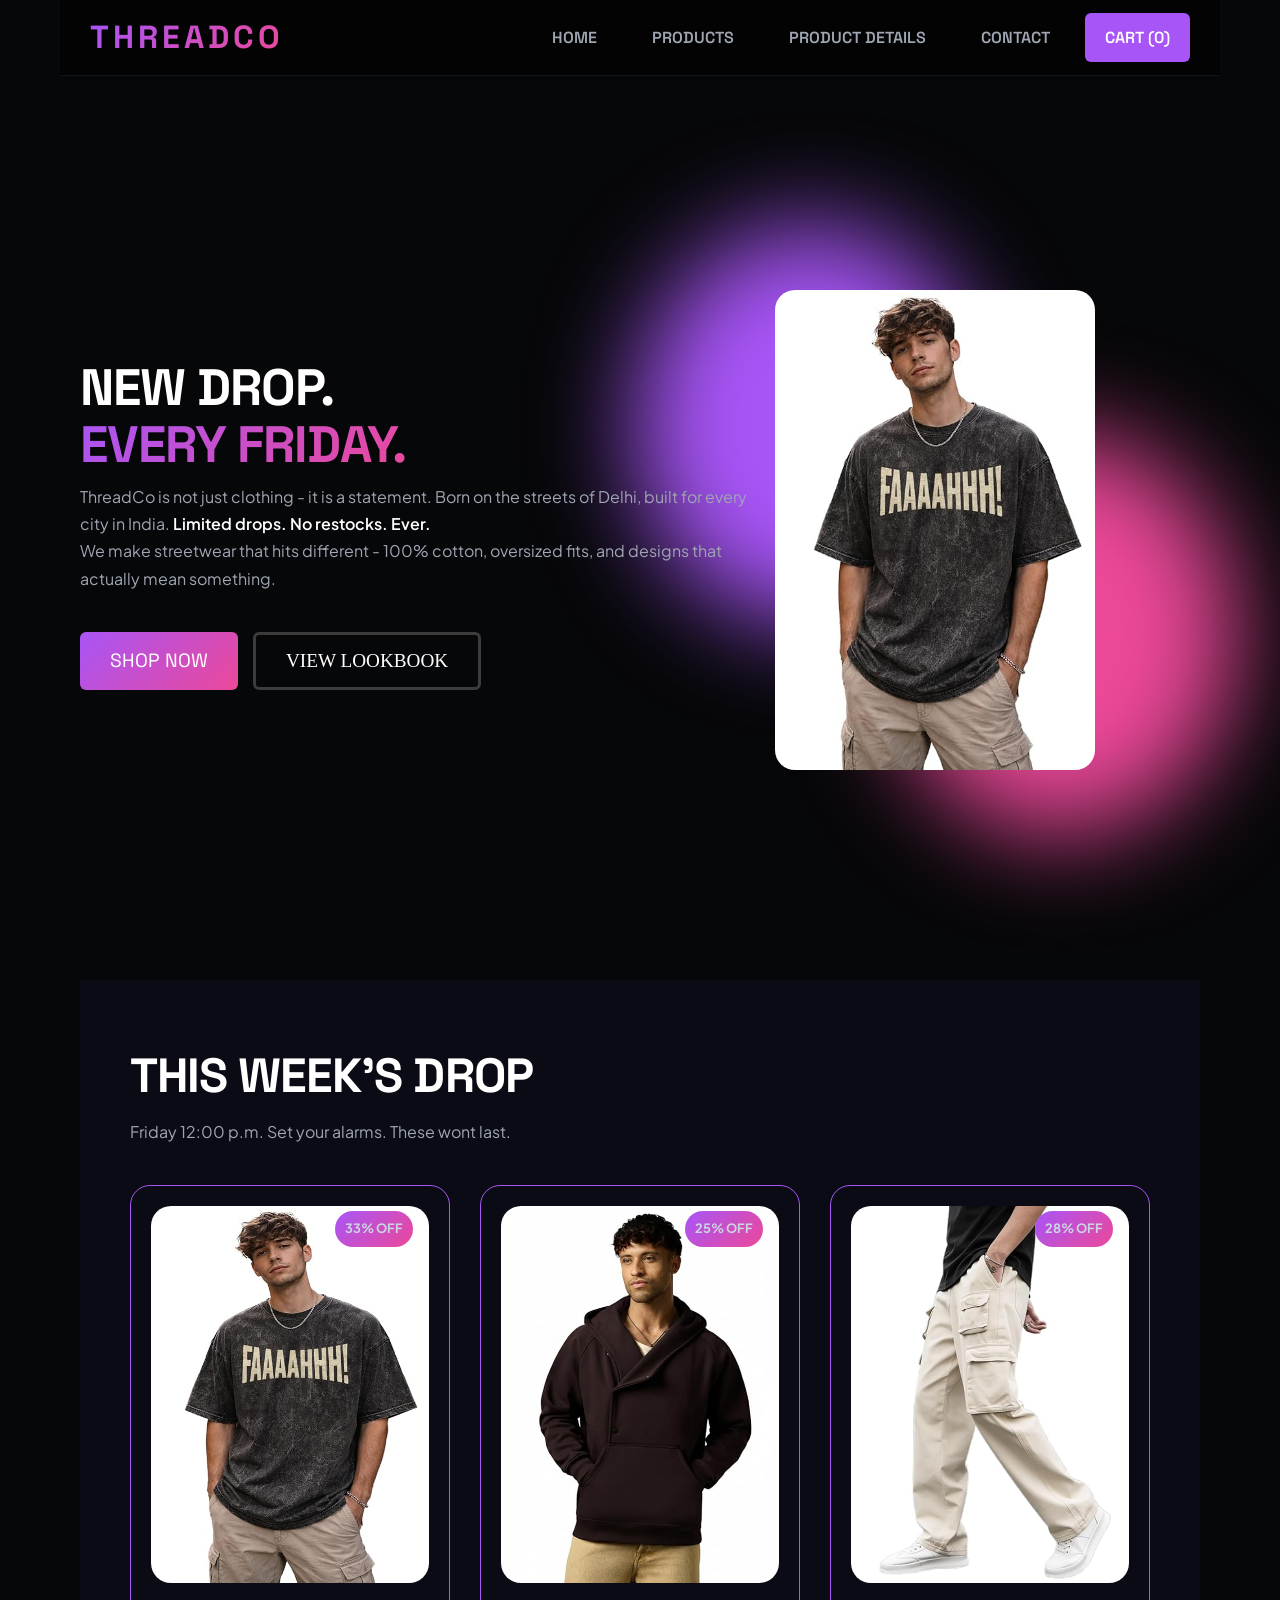
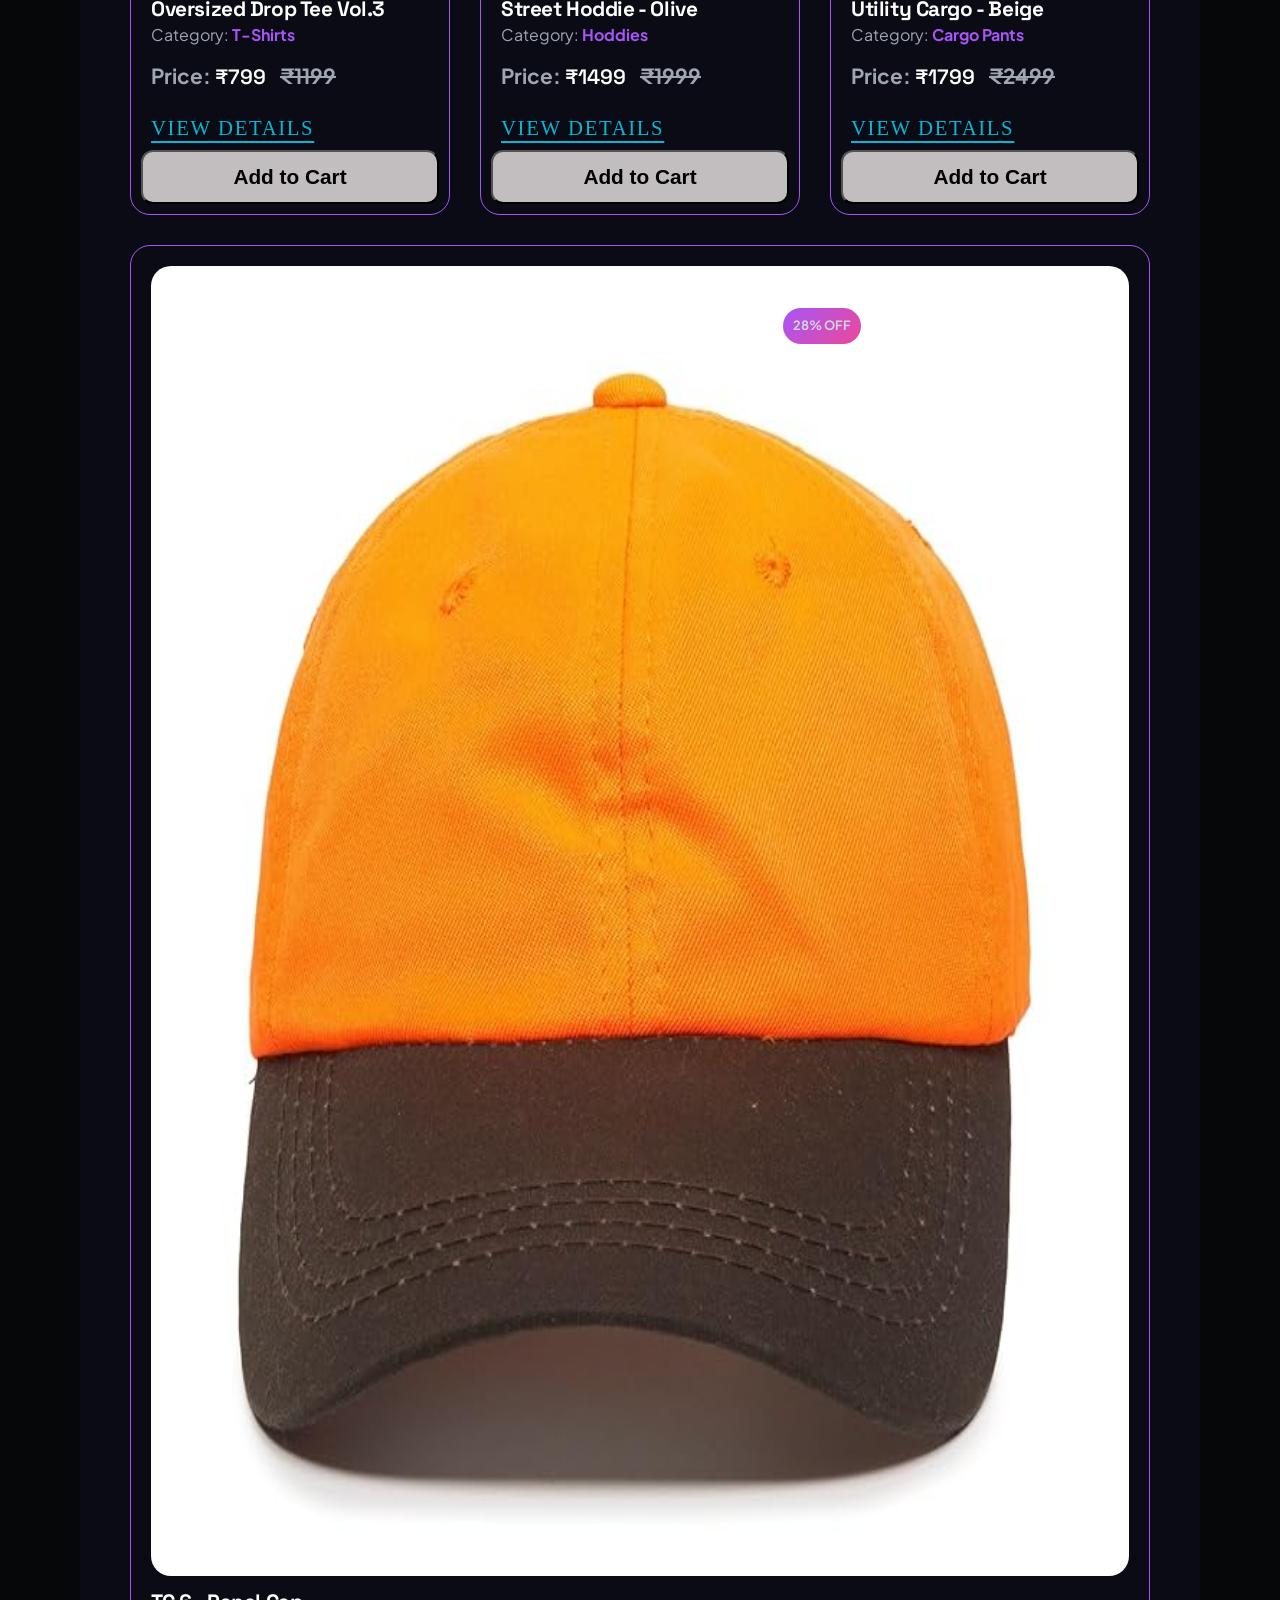
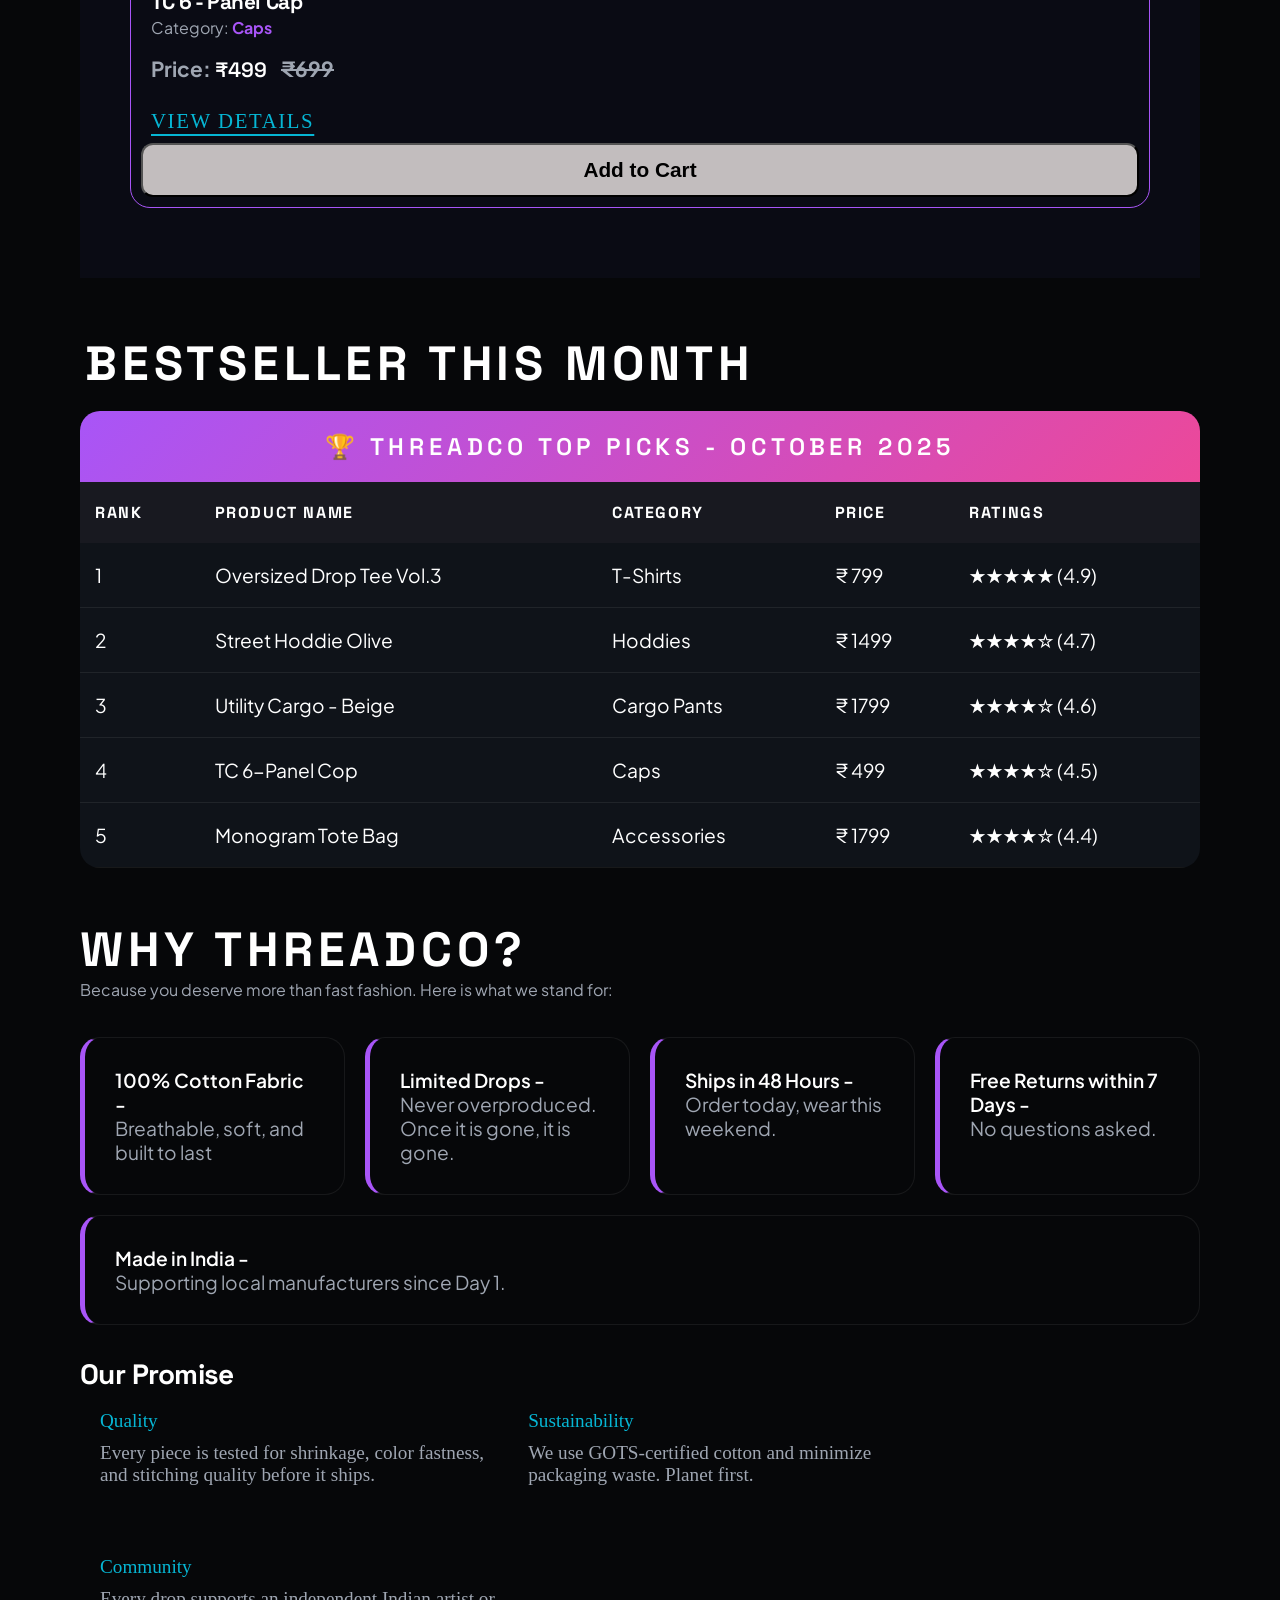
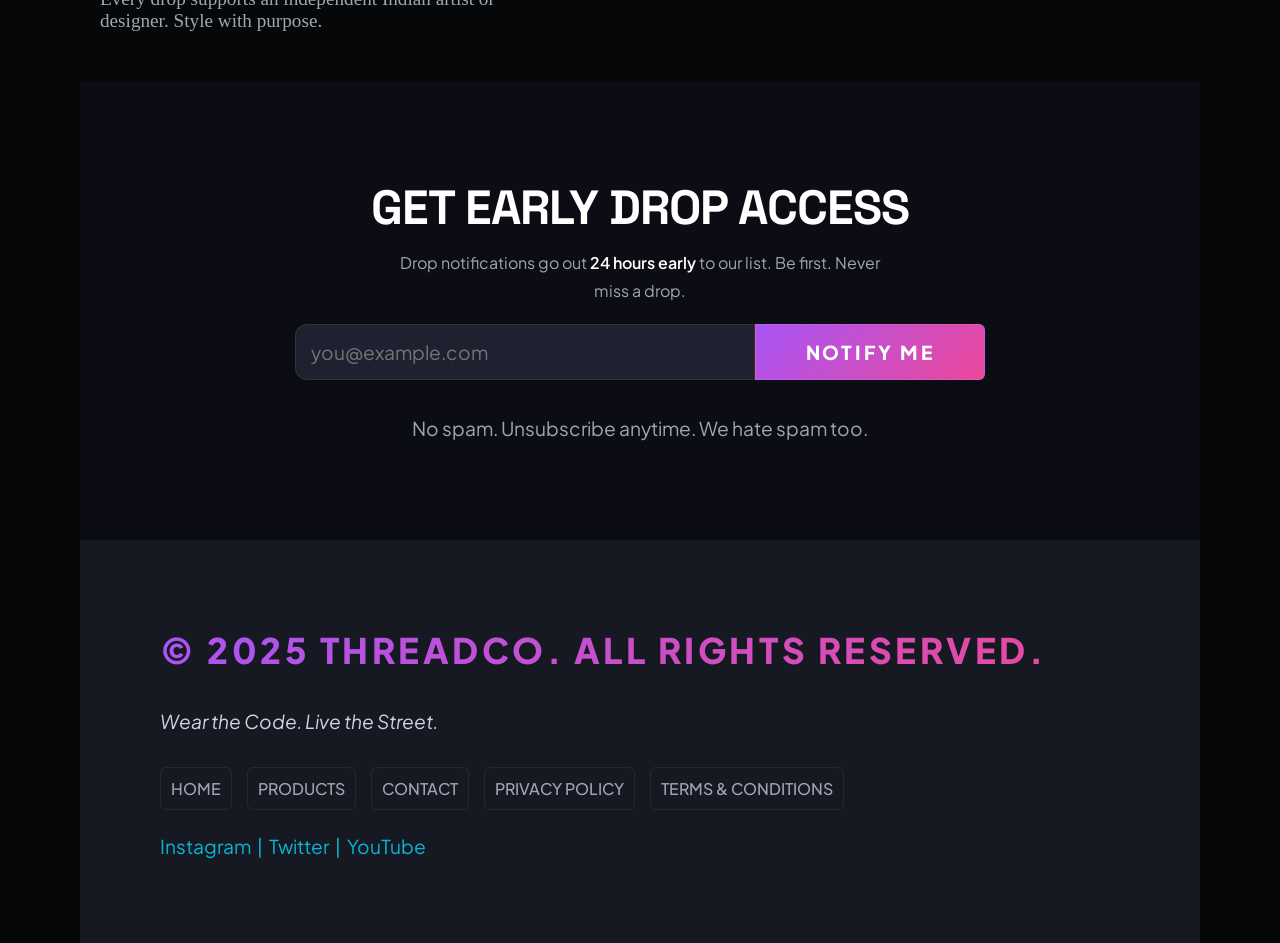
==== commit b0ed6a69: "Made Website Responsive" ====
--- a/index.html
+++ b/index.html
@@ -42,7 +42,10 @@
             <div class="right-hero">
                 <div class="glow orb1"></div>
                 <div class="glow orb2"></div>
-                <img src="product 1.jpg" alt="">
+                <div class="right-hero-image">
+                    <img src="product 1.jpg" alt="">
+                </div>
+                
             </div>
         </section>
 
@@ -122,7 +125,7 @@
             </div>
         </section>
 
-        <section id="best-seller">
+        <section class="best-seller" id="best-seller-month">
             <h2>Bestseller This Month</h2>
             <table>
                 <tr>
--- a/style.css
+++ b/style.css
@@ -126,12 +126,15 @@
     padding: 20px 30px;
     text-transform: uppercase;
     backdrop-filter: blur(10px);
+    flex-wrap: wrap;
 
 }
 
 header nav ul {
     display: flex;
     gap: 15px;
+    flex-wrap: wrap;
+    justify-content: center;
 }
 
 header h1 {
@@ -187,7 +190,8 @@
 }
 
 .left-hero h2 {
-    font-size: 5rem;
+    /* font-size: 5rem; */
+    font-size: clamp(2rem, 4vw, 5rem);
     text-transform: uppercase;
 }
 
@@ -198,7 +202,8 @@
 }
 
 #hero p {
-    font-size: 1.5rem;
+    /* font-size: 1.5rem; */
+    font-size: clamp(1rem, 1.2vw, 1.8rem);
     font-family: var(--font-body);
 }
 
@@ -255,15 +260,36 @@
 
 .right-hero {
     display: flex;
+    flex: 1;
     justify-content: center;
     align-items: center;
+    height: 500px;
+
+    min-width: 220px;
+    object-fit: cover;
     margin-right: 100px;
     position: relative;
 }
 
+.right-hero-image {
+    max-width: 320px;
+    border-radius: var(--radius-lg);
+    z-index: 1;
+    aspect-ratio: 3/4;
+    /* box-shadow: var(--shadow-md); */
+    transition-duration: 6s;
+    animation: updown 1s infinite alternate;
+}
+
+.right-hero-image img {
+    max-width: 100%;
+    height: auto;
+    display: block;
+}
+
 .right-hero img {
-    height: 500px;
-    width: 350px;
+    /* height: 500px;
+    width: 350px; */
     object-fit: cover;
     border-radius: var(--radius-lg);
     transition-duration: 6s;
@@ -276,7 +302,7 @@
     }
 
     100% {
-        transform: translateY(-30px);
+        transform: translateY(-20px);
     }
 }
 
@@ -335,7 +361,7 @@
     margin-top: 40px;
 }
 
-.cards article {
+article {
     flex: 1 1 260px;
     display: flex;
     overflow: hidden;
@@ -415,7 +441,7 @@
     transform: translateY(-10px);
 }
 
-article:hover > figure img{
+article:hover>figure img {
     transform: scale(1.08);
 }
 
@@ -452,23 +478,22 @@
     left: 64%;
 }
 
-#best-seller h2 {
+.best-seller h2 {
     padding: 60px 5px 20px;
     text-transform: uppercase;
     letter-spacing: 0.1em;
 }
 
-#best-seller table {
+.best-seller table {
     margin-bottom: 5%;
     width: 100%;
     color: var(--white);
     border-radius: var(--radius-lg);
     overflow: hidden;
     border-collapse: collapse;
-
-}
-
-#best-seller th[colspan="5"] {
+}
+
+.best-seller th[colspan="5"] {
     padding: 20px;
     font-size: 1.5rem;
     text-transform: uppercase;
@@ -478,7 +503,7 @@
     text-align: center;
 }
 
-#best-seller th {
+.best-seller th {
     padding: 20px 15px;
     text-align: left;
     text-transform: uppercase;
@@ -487,7 +512,7 @@
     background-color: #181920;
 }
 
-#best-seller td {
+.best-seller td {
     padding: 20px 15px;
     text-align: left;
     font-family: var(--font-body);
@@ -496,11 +521,11 @@
     border-bottom: solid 1px var(--color-border);
 }
 
-#best-seller tr:hover td {
+tr:hover td {
     background-color: #181920;
 }
 
-#best-seller tr td:first-of-type:hover {
+#best-seller-month tr td:first-of-type:hover {
     color: var(--color-secondary);
 }
 
@@ -571,7 +596,14 @@
     margin-top: 20px;
     margin-bottom: 50px;
     gap: 50px;
-    font-size: 1.25rem;
+    font-size: 1.2rem;
+    color: var(--color-accent);
+    display: inline-block;
+    padding: 0 20px;
+}
+
+.our-promise dt {
+    margin-bottom: 10px;
 }
 
 .our-promise dd {
@@ -674,6 +706,7 @@
     gap: 15px;
     text-transform: uppercase;
     font-family: var(--font-body);
+    flex-wrap: wrap;
 }
 
 .footer nav ul li {
@@ -707,4 +740,252 @@
 
 .footer p:last-child a:hover {
     color: var(--color-secondary);
+}
+
+#catalogue {
+    padding: 50px;
+}
+
+#catalogue h2 {
+    text-transform: uppercase;
+    padding-bottom: 10px;
+    font-size: 4rem;
+}
+
+#catalogue p {
+    font-family: var(--font-body);
+    font-size: 1.1rem;
+}
+
+#product-layout {
+    display: grid;
+    grid-template-columns: 300px 1fr;
+    background-color: var(--color-bg-section);
+    padding: 50px;
+    gap: 30px;
+    position: relative;
+    align-items: start;
+}
+
+.grid {
+    display: grid;
+    grid-template-columns: repeat(auto-fill, minmax(220px, 1fr));
+    gap: 20px;
+}
+
+#sidebar {
+    background-color: #171822;
+    border-radius: var(--radius-lg);
+    padding: 40px;
+    position: sticky;
+    top: 85px;
+    height: auto;
+}
+
+#sidebar h3 {
+    text-transform: uppercase;
+    border-bottom: 3px solid var(--color-border);
+    padding-bottom: 8px;
+    color: var(--color-primary);
+    font-family: var(--font-body);
+    letter-spacing: 2px;
+}
+
+#sidebar h4 {
+    padding-top: 20px;
+    text-transform: uppercase;
+    font-family: var(--font-body);
+    padding-bottom: 20px;
+    letter-spacing: 2px;
+}
+
+#sidebar label {
+    color: var(--color-text-muted);
+    font-family: var(--font-body);
+    cursor: pointer;
+}
+
+#sidebar ul {
+    display: flex;
+    flex-direction: column;
+    gap: 20px;
+}
+
+#sidebar ul li {
+    display: flex;
+    gap: 10px;
+}
+
+#sidebar input[type="checkbox"] {
+    accent-color: var(--color-primary);
+    border: none;
+    width: 18px;
+    height: 18px;
+    cursor: pointer;
+}
+
+#sidebar ul li input {
+    background-color: var(--color-primary);
+}
+
+#sidebar input[type="number"] {
+    background-color: var(--color-surface);
+    border: 2px solid var(--color-border);
+    border-radius: var(--radius-sm);
+    height: 35px;
+    padding: 20px;
+    width: 100%;
+    margin: 10px 0;
+    color: white;
+    font-size: 1rem;
+    outline: none;
+}
+
+#sidebar input[type="number"]:focus {
+    border-color: var(--color-primary);
+}
+
+#sidebar select {
+    background-color: var(--color-surface);
+    border: 2px solid var(--color-border);
+    border-radius: var(--radius-sm);
+    height: 35px;
+    padding: 0px 10px;
+    width: 100%;
+    margin: 10px 0;
+    color: white;
+    font-size: 1rem;
+    outline: none;
+}
+
+#sidebar button {
+    width: 100%;
+    padding: 10px;
+    margin-bottom: 10px;
+    border-radius: var(--radius-sm);
+    text-transform: uppercase;
+    font-weight: 700;
+    font-family: var(--font-display);
+}
+
+#clear-all {
+    background-color: transparent;
+    color: var(--color-text-muted);
+    border: 2px solid var(--color-border);
+}
+
+#products h2 {
+    text-transform: uppercase;
+    color: var(--color-text-muted);
+    padding-bottom: 20px;
+    font-family: var(--font-body);
+    letter-spacing: 2px;
+}
+
+.grid article figure {
+    aspect-ratio: 4/4;
+}
+
+.grid article h4 {
+    padding-left: 10px;
+}
+
+.grid article p:nth-of-type(3) {
+    padding: 10px;
+}
+
+.comparison p {
+    font-family: var(--font-body);
+    padding-bottom: 10px;
+}
+
+.comparison tr:nth-of-type(1) th {
+    text-align: center;
+    color: var(--color-text-muted);
+    background-color: black;
+}
+
+.comparison tr {
+    text-align: left;
+}
+
+.comparison th {
+    border: 2px solid black;
+}
+
+.comparison table tr:nth-of-type(n+5) th,
+.comparison table tr:nth-of-type(3) th {
+    color: var(--color-accent);
+}
+
+#products article:nth-of-type(6) button:hover {
+    background-color: rgba(66, 64, 64, 0.926);
+    border: none;
+    text-shadow: none;
+}
+
+@media (max-width: 1200px) {
+    header {
+        left: 0px;
+        right: 0px;
+    }
+
+    #hero {
+        flex-direction: column;
+        text-align: center;
+    }
+
+    .left-hero {
+        align-items: center;
+    }
+
+
+}
+
+@media (max-width: 891) {
+    header {
+        flex-direction: column;
+        gap: 20px;
+    }
+
+    header nav a {
+        padding: 6px 10px;
+        font-size: 0.9rem;
+    }
+}
+
+@media (max-width: 768px) {
+    header {
+        position: static;
+    }
+
+    main {
+        padding-top: 0;
+    }
+
+    .best-seller h2 {
+        padding: 30px 5px 10px;
+        text-transform: uppercase;
+        letter-spacing: 0.1em;
+    }
+
+    .best-seller table {
+        margin-bottom: 5%;
+        width: 100%;
+        color: var(--white);
+        border-radius: var(--radius-lg);
+        overflow: hidden;
+        border-collapse: collapse;
+        overflow-x: scroll;
+    }
+}
+
+@media (max-width: 480px) {
+    #notify {
+        margin-top: 20px;
+        display: flex;
+        justify-content: center;
+        color: white;
+        flex-direction: column;
+    }
 }
